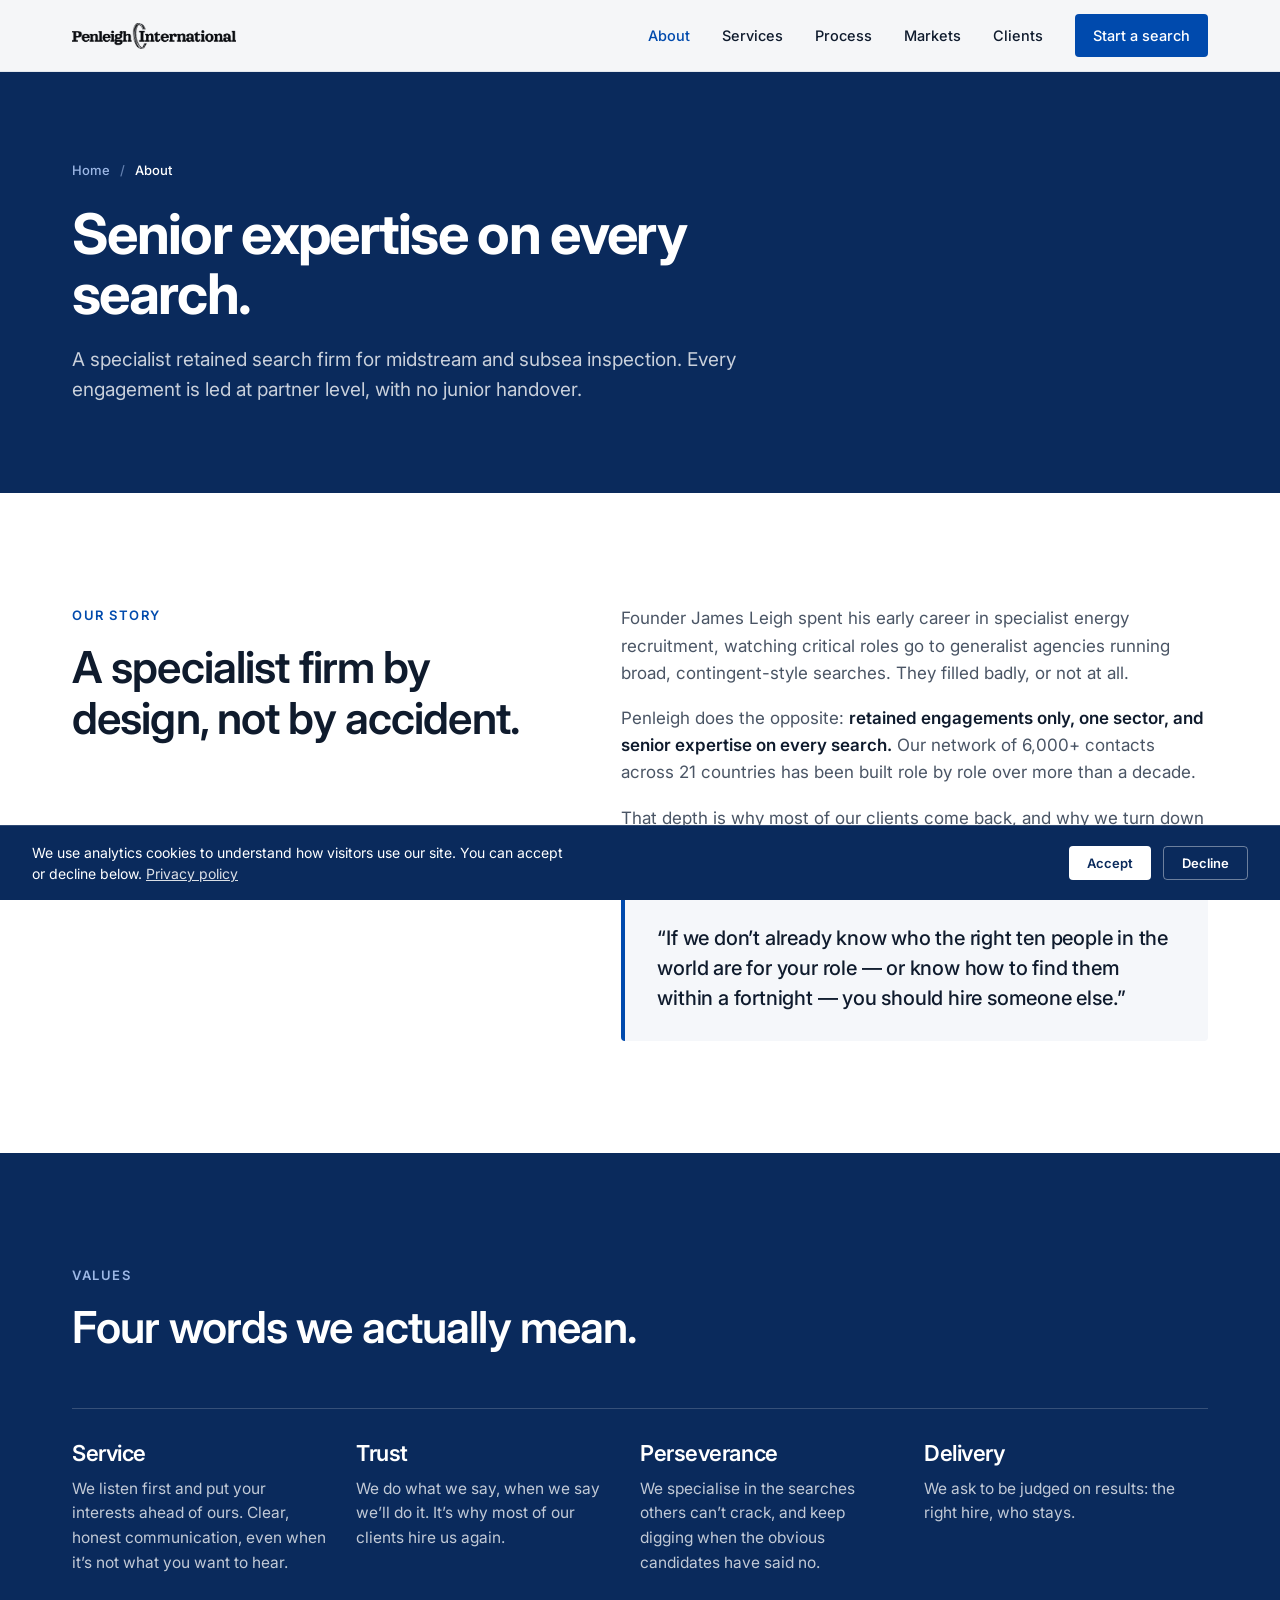
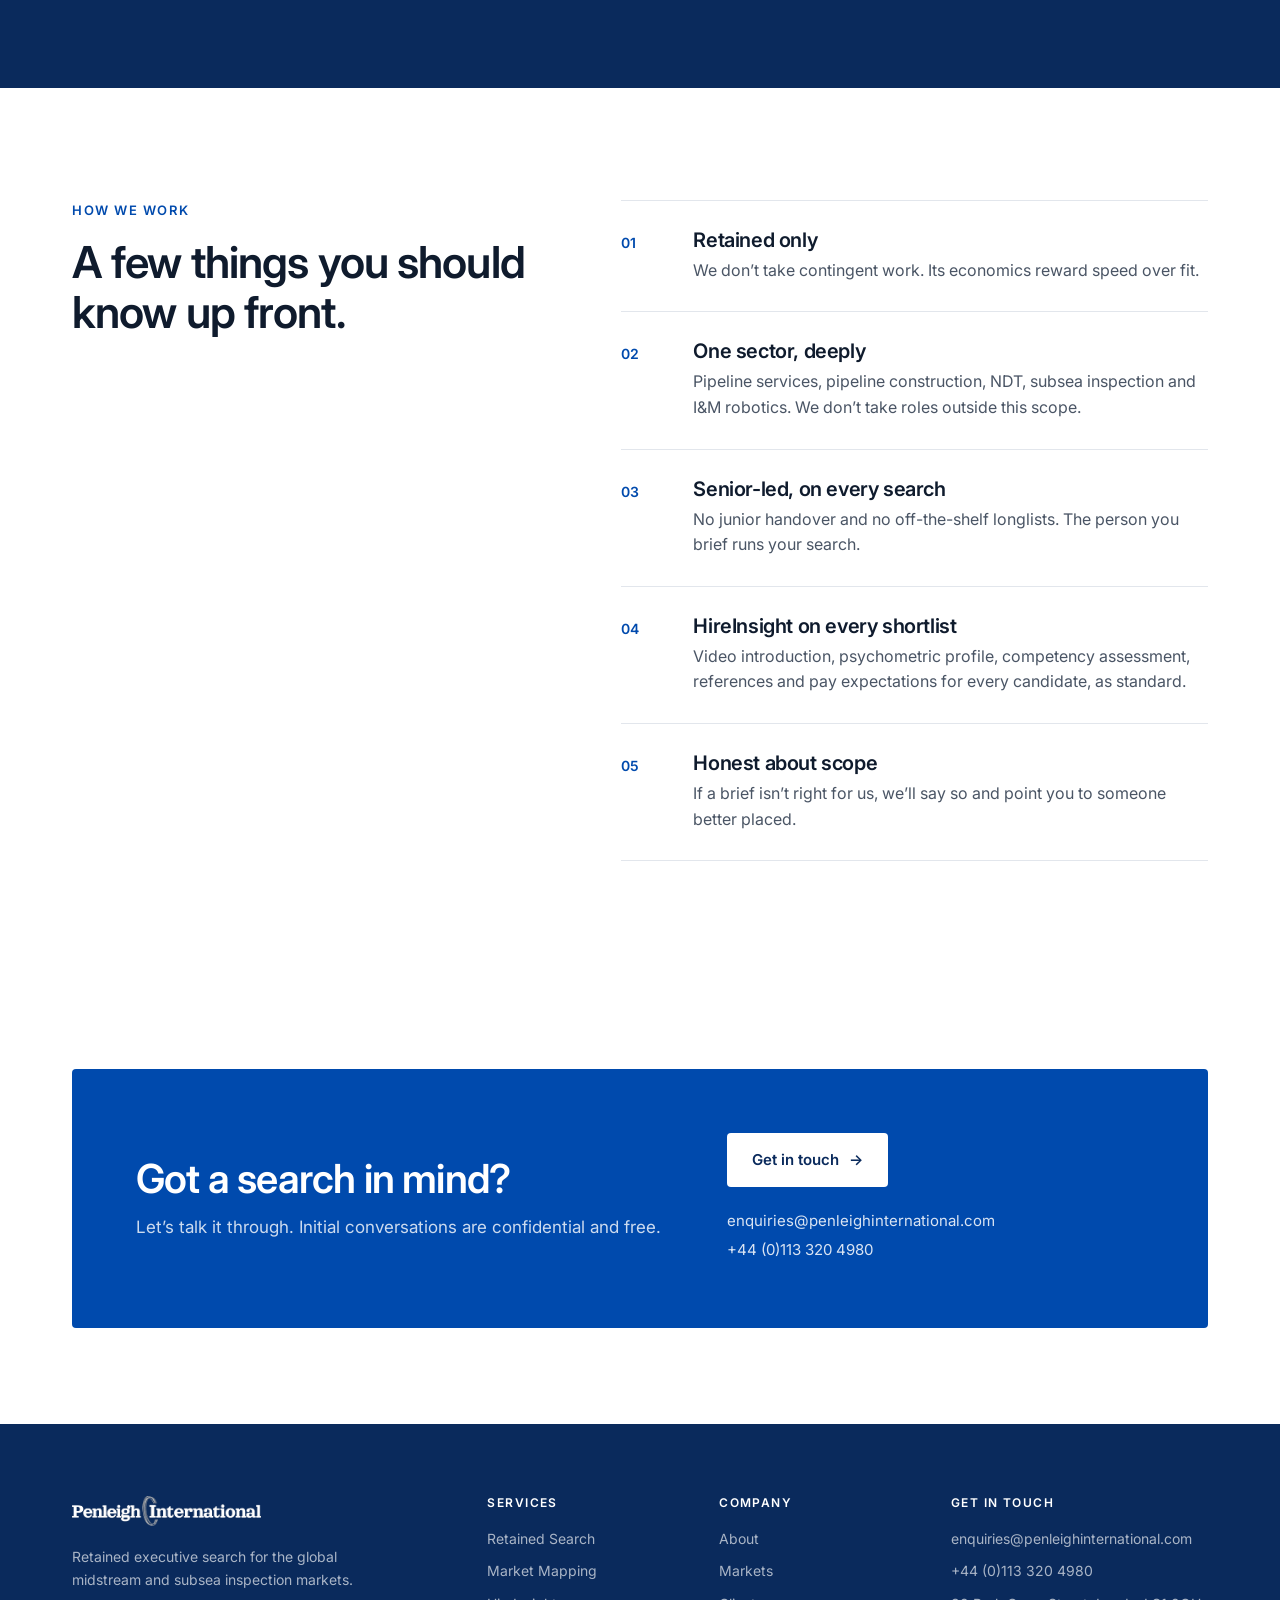
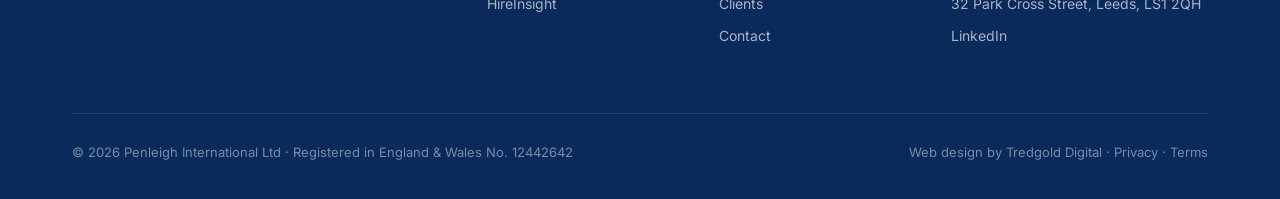
==== about.html @ c20ebf38 "Restyle all pages to the new design system - Shared assets/site.css and assets/site.js: brand tokens" ====
<!DOCTYPE html>
<html lang="en">
<head>
<meta charset="UTF-8" />
<meta name="viewport" content="width=device-width, initial-scale=1.0" />
<title>About · Penleigh International</title>
<meta name="description" content="Penleigh International is a specialist retained executive search firm for the midstream and subsea inspection markets — founded by James Leigh, with over a decade of experience in the sector." />

<!-- Favicon -->
<link rel="icon" type="image/svg+xml" href="/assets/favicon.svg">
<link rel="icon" type="image/png" sizes="32x32" href="/assets/favicon-32.png">
<link rel="icon" href="/assets/favicon.ico">
<link rel="apple-touch-icon" sizes="180x180" href="/assets/apple-touch-icon.png">
<link rel="manifest" href="/site.webmanifest">
<meta name="theme-color" content="#0a2a5c">

<!-- Open Graph -->
<meta property="og:type" content="website">
<meta property="og:url" content="https://www.penleighinternational.com/about">
<meta property="og:title" content="About Penleigh International">
<meta property="og:description" content="Senior expertise on every search. Penleigh International is a specialist retained search firm — no junior handover, no rotating account manager. Just deep expertise in one sector.">
<meta property="og:image" content="https://www.penleighinternational.com/assets/og-image.png">
<meta property="og:image:width" content="1200">
<meta property="og:image:height" content="630">
<meta property="og:site_name" content="Penleigh International">

<!-- Twitter / X -->
<meta name="twitter:card" content="summary_large_image">
<meta name="twitter:title" content="About Penleigh International">
<meta name="twitter:description" content="Senior expertise on every search. Penleigh International is a specialist retained search firm — no junior handover, no rotating account manager. Just deep expertise in one sector.">
<meta name="twitter:image" content="https://www.penleighinternational.com/assets/og-image.png">

<link rel="preconnect" href="https://fonts.googleapis.com">
<link rel="preconnect" href="https://fonts.gstatic.com" crossorigin>
<link href="https://fonts.googleapis.com/css2?family=Inter:wght@400;500;600;700&display=swap" rel="stylesheet">
<link rel="stylesheet" href="/assets/site.css">
<script src="/assets/site.js" defer></script>
<style>
.split { display: grid; grid-template-columns: 1fr 1.25fr; gap: 80px; align-items: start; }
@media (max-width: 960px) { .split { grid-template-columns: 1fr; gap: 32px; } }
.numbered { list-style: none; border-top: 1px solid var(--line); counter-reset: n; }
.numbered li { display: grid; grid-template-columns: 64px 1fr; gap: 8px; padding: 28px 0; border-bottom: 1px solid var(--line); counter-increment: n; }
.numbered li::before { content: counter(n, decimal-leading-zero); font-size: 14px; font-weight: 600; color: var(--brand); padding-top: 3px; }
.numbered h3 { font-size: 20px; margin-bottom: 6px; }
.numbered p { font-size: 16px; max-width: 60ch; }
.numbered .meta { margin-top: 10px; font-size: 13px; font-weight: 600; letter-spacing: 0.06em; text-transform: uppercase; color: var(--muted); }
@media (max-width: 600px) { .numbered li { grid-template-columns: 44px 1fr; } }
.cards { display: grid; grid-template-columns: repeat(2, 1fr); gap: 24px; }
@media (max-width: 760px) { .cards { grid-template-columns: 1fr; } }
.card { background: #fff; border: 1px solid var(--line); border-radius: var(--radius); padding: 36px; }
.card .tag { font-size: 12px; font-weight: 600; letter-spacing: 0.1em; text-transform: uppercase; color: var(--muted); margin-bottom: 12px; }
.card h3 { font-size: 22px; margin-bottom: 10px; }
.card p { font-size: 16px; }
@media (max-width: 600px) { .card { padding: 28px 24px; } }

.pullquote { margin-top: 36px; padding: 28px 32px; background: var(--bg-alt); border-left: 4px solid var(--brand); border-radius: var(--radius); }
.pullquote p { font-size: 20px; line-height: 1.5; color: var(--text); font-weight: 500; letter-spacing: -0.01em; }
.values-grid { display: grid; grid-template-columns: repeat(4, 1fr); border-top: 1px solid rgba(255,255,255,0.18); }
.value { padding: 32px 28px 0 0; }
.value h3 { font-size: 22px; margin-bottom: 10px; }
.value p { font-size: 15.5px; }
@media (max-width: 960px) { .values-grid { grid-template-columns: 1fr 1fr; gap: 0 32px; } .value { padding: 28px 0; border-bottom: 1px solid rgba(255,255,255,0.12); } }
@media (max-width: 600px) { .values-grid { grid-template-columns: 1fr; } }
</style>
</head>
<body>

<nav class="top">
  <div class="container row">
    <a href="index.html" class="nav-logo">
      <img src="/assets/logo-long-dark.webp" alt="Penleigh International" />
    </a>
    <div class="nav-links">
      <a href="about.html" class="active">About</a>
      <a href="index.html#services">Services</a>
      <a href="index.html#process">Process</a>
      <a href="index.html#markets">Markets</a>
      <a href="index.html#clients">Clients</a>
      <a href="contact.html" class="nav-cta">Start a search</a>
    </div>
    <button class="nav-hamburger" aria-label="Open menu" aria-expanded="false">
      <span></span><span></span><span></span>
    </button>
  </div>
</nav>
<div class="nav-mobile-menu" aria-hidden="true">
  <a href="about.html" class="active">About</a>
  <a href="index.html#services">Services</a>
  <a href="index.html#process">Process</a>
  <a href="index.html#markets">Markets</a>
  <a href="index.html#clients">Clients</a>
  <a href="contact.html" class="nav-cta">Start a search</a>
</div>

<section class="page-hero">
  <div class="container">
    <div class="breadcrumb">
      <a href="index.html">Home</a>
      <span class="sep">/</span>
      <span class="current">About</span>
    </div>
    <h1>Senior expertise on every search.</h1>
    <p class="lede">A specialist retained search firm for midstream and subsea inspection. Every engagement is led at partner level, with no junior handover.</p>
  </div>
</section>

<section>
  <div class="container">
    <div class="split">
      <div data-reveal>
        <div class="kicker">Our story</div>
        <h2 class="section-title">A specialist firm by design, not by accident.</h2>
      </div>
      <div class="prose" data-reveal>
        <p>Founder James Leigh spent his early career in specialist energy recruitment, watching critical roles go to generalist agencies running broad, contingent-style searches. They filled badly, or not at all.</p>
        <p>Penleigh does the opposite: <strong>retained engagements only, one sector, and senior expertise on every search.</strong> Our network of 6,000+ contacts across 21 countries has been built role by role over more than a decade.</p>
        <p>That depth is why most of our clients come back, and why we turn down roles outside our scope.</p>
        <div class="pullquote">
          <p>&ldquo;If we don&rsquo;t already know who the right ten people in the world are for your role &mdash; or know how to find them within a fortnight &mdash; you should hire someone else.&rdquo;</p>
        </div>
      </div>
    </div>
  </div>
</section>

<section class="section-dark">
  <div class="container">
    <div class="section-head" data-reveal>
      <div class="kicker">Values</div>
      <h2 class="section-title">Four words we actually mean.</h2>
    </div>
    <div class="values-grid">
      <div class="value" data-reveal>
        <h3>Service</h3>
        <p>We listen first and put your interests ahead of ours. Clear, honest communication, even when it&rsquo;s not what you want to hear.</p>
      </div>
      <div class="value" data-reveal>
        <h3>Trust</h3>
        <p>We do what we say, when we say we&rsquo;ll do it. It&rsquo;s why most of our clients hire us again.</p>
      </div>
      <div class="value" data-reveal>
        <h3>Perseverance</h3>
        <p>We specialise in the searches others can&rsquo;t crack, and keep digging when the obvious candidates have said no.</p>
      </div>
      <div class="value" data-reveal>
        <h3>Delivery</h3>
        <p>We ask to be judged on results: the right hire, who stays.</p>
      </div>
    </div>
  </div>
</section>

<section>
  <div class="container">
    <div class="split">
      <div data-reveal>
        <div class="kicker">How we work</div>
        <h2 class="section-title">A few things you should know up front.</h2>
      </div>
      <ol class="numbered" data-reveal>
        <li><div><h3>Retained only</h3><p>We don&rsquo;t take contingent work. Its economics reward speed over fit.</p></div></li>
        <li><div><h3>One sector, deeply</h3><p>Pipeline services, pipeline construction, NDT, subsea inspection and I&amp;M robotics. We don&rsquo;t take roles outside this scope.</p></div></li>
        <li><div><h3>Senior-led, on every search</h3><p>No junior handover and no off-the-shelf longlists. The person you brief runs your search.</p></div></li>
        <li><div><h3>HireInsight on every shortlist</h3><p>Video introduction, psychometric profile, competency assessment, references and pay expectations for every candidate, as standard.</p></div></li>
        <li><div><h3>Honest about scope</h3><p>If a brief isn&rsquo;t right for us, we&rsquo;ll say so and point you to someone better placed.</p></div></li>
      </ol>
    </div>
  </div>
</section>

<section class="cta">
  <div class="container">
    <div class="cta-card" data-reveal>
      <div>
        <h2>Got a search in mind?</h2>
        <p>Let&rsquo;s talk it through. Initial conversations are confidential and free.</p>
      </div>
      <div class="cta-side">
        <a href="contact.html" class="btn btn-white">Get in touch <span class="arrow">→</span></a>
        <div class="cta-meta">
          <a href="mailto:enquiries@penleighinternational.com">enquiries@penleighinternational.com</a><br/>
          <a href="tel:+441133204980">+44 (0)113 320 4980</a>
        </div>
      </div>
    </div>
  </div>
</section>

<footer>
  <div class="container">
    <div class="footer-grid">
      <div class="footer-brand">
        <img src="/assets/logo-long-light.webp" alt="Penleigh International" />
        <p>Retained executive search for the global midstream and subsea inspection markets.</p>
      </div>
      <div class="footer-col">
        <h6>Services</h6>
        <ul>
          <li><a href="retained-search.html">Retained Search</a></li>
          <li><a href="market-mapping.html">Market Mapping</a></li>
          <li><a href="https://penleigh.hireinsight.io/" target="_blank" rel="noopener">HireInsight</a></li>
        </ul>
      </div>
      <div class="footer-col">
        <h6>Company</h6>
        <ul>
          <li><a href="about.html">About</a></li>
          <li><a href="index.html#markets">Markets</a></li>
          <li><a href="index.html#clients">Clients</a></li>
          <li><a href="contact.html">Contact</a></li>
        </ul>
      </div>
      <div class="footer-col">
        <h6>Get in touch</h6>
        <ul>
          <li><a href="mailto:enquiries@penleighinternational.com">enquiries@penleighinternational.com</a></li>
          <li><a href="tel:+441133204980">+44 (0)113 320 4980</a></li>
          <li>32 Park Cross Street, Leeds, LS1 2QH</li>
          <li><a href="https://uk.linkedin.com/company/penleighinternational" target="_blank" rel="noopener">LinkedIn</a></li>
        </ul>
      </div>
    </div>
    <div class="footer-bottom">
      <span>© 2026 Penleigh International Ltd · Registered in England &amp; Wales No. 12442642</span>
      <span>Web design by <a href="https://tredgolddigital.com/">Tredgold Digital</a> · <a href="/privacy.html">Privacy</a> · <a href="/terms.html">Terms</a></span>
    </div>
  </div>
</footer>

<div id="cookie-banner" class="cookie-banner" role="alertdialog" aria-label="Cookie consent">
  <p>We use analytics cookies to understand how visitors use our site. You can accept or decline below. <a href="/privacy.html">Privacy policy</a></p>
  <div class="cookie-actions">
    <button id="cookie-accept" class="cookie-btn cookie-btn-accept">Accept</button>
    <button id="cookie-decline" class="cookie-btn cookie-btn-decline">Decline</button>
  </div>
</div>
</body>
</html>
---- assets/site.css ----
/* Penleigh International — shared styles for every page.
   Page-specific styles live in a <style> block on each page. */

:root {
  /* Brand — swap --brand here if the brand guidelines confirm a different blue */
  --brand: #004aad;          /* Penleigh royal blue (2026 brochure) */
  --brand-hover: #003a8a;
  --brand-deep: #0a2a5c;     /* dark sections */
  --brand-tint: #e8eef8;     /* pale blue fills */
  --brand-light: #9db8e6;    /* kickers on dark backgrounds */
  --text: #0f1b2d;           /* headings */
  --body: #4a5565;           /* body copy */
  --muted: #6b7686;
  --line: #e2e6ec;
  --bg: #ffffff;
  --bg-alt: #f5f7fa;
  --font: 'Inter', system-ui, -apple-system, 'Segoe UI', sans-serif;
  --radius: 4px;
  --nav-h: 72px;
}

* { box-sizing: border-box; margin: 0; padding: 0; }
html { scroll-behavior: smooth; scroll-padding-top: calc(var(--nav-h) + 16px); }
body {
  font-family: var(--font);
  color: var(--body);
  background: var(--bg);
  font-size: 16px;
  line-height: 1.6;
  -webkit-font-smoothing: antialiased;
  overflow-x: hidden;
}
a { color: inherit; text-decoration: none; }
img { max-width: 100%; display: block; }
h1, h2, h3, h4, h5, h6 { color: var(--text); font-weight: 600; letter-spacing: -0.02em; line-height: 1.15; }
.container { width: 100%; max-width: 1200px; margin: 0 auto; padding: 0 32px; }
.container--narrow { max-width: 880px; }
@media (max-width: 720px) { .container { padding: 0 20px; } }
.nw { white-space: nowrap; }

/* ---------- NAV ---------- */
nav.top {
  position: fixed; top: 0; left: 0; right: 0; z-index: 100;
  height: var(--nav-h); display: flex; align-items: center;
  background: rgba(255,255,255,0.96);
  backdrop-filter: blur(10px); -webkit-backdrop-filter: blur(10px);
  border-bottom: 1px solid var(--line);
}
nav.top .row { display: flex; align-items: center; justify-content: space-between; }
.nav-logo img { height: 26px; width: auto; }
.nav-links { display: flex; gap: 32px; align-items: center; font-size: 14.5px; font-weight: 500; }
.nav-links a { color: var(--text); transition: color 0.2s; }
.nav-links a:hover, .nav-links a.active { color: var(--brand); }
.nav-links .nav-cta { background: var(--brand); color: #fff; padding: 10px 18px; border-radius: var(--radius); }
.nav-links .nav-cta:hover, .nav-links .nav-cta.active { background: var(--brand-hover); color: #fff; }
.nav-hamburger, .nav-mobile-menu { display: none; }
@media (max-width: 860px) {
  .nav-links { display: none; }
  .nav-hamburger {
    display: flex; flex-direction: column; justify-content: center; gap: 5px;
    background: none; border: none; cursor: pointer; padding: 6px;
  }
  .nav-hamburger span {
    display: block; width: 22px; height: 2px; background: var(--text); border-radius: 2px;
    transition: transform 0.2s, opacity 0.2s;
  }
  .nav-hamburger.open span:nth-child(1) { transform: translateY(7px) rotate(45deg); }
  .nav-hamburger.open span:nth-child(2) { opacity: 0; }
  .nav-hamburger.open span:nth-child(3) { transform: translateY(-7px) rotate(-45deg); }
  .nav-mobile-menu {
    flex-direction: column; position: fixed; top: var(--nav-h); left: 0; right: 0; bottom: 0; z-index: 99;
    background: #fff; padding: 8px 20px 48px; overflow-y: auto;
  }
  .nav-mobile-menu.open { display: flex; }
  .nav-mobile-menu a { color: var(--text); padding: 16px 0; font-size: 16px; font-weight: 500; border-bottom: 1px solid var(--line); }
  .nav-mobile-menu a.active { color: var(--brand); }
  .nav-mobile-menu .nav-cta {
    margin-top: 20px; border: none; text-align: center; background: var(--brand); color: #fff;
    border-radius: var(--radius); padding: 14px 20px;
  }
}

/* ---------- BUTTONS & LINKS ---------- */
.btn {
  display: inline-flex; align-items: center; justify-content: center; gap: 10px;
  padding: 14px 24px; border-radius: var(--radius);
  font-family: var(--font); font-size: 15px; font-weight: 600;
  transition: background 0.2s, border-color 0.2s, color 0.2s;
  border: 1px solid transparent; cursor: pointer;
}
.btn-primary { background: var(--brand); color: #fff; }
.btn-primary:hover { background: var(--brand-hover); }
.btn-white { background: #fff; color: var(--brand-deep); }
.btn-white:hover { background: var(--brand-tint); }
.btn-outline-light { border-color: rgba(255,255,255,0.4); color: #fff; }
.btn-outline-light:hover { border-color: #fff; }
.btn .arrow, .text-link .arrow { transition: transform 0.2s; }
.btn:hover .arrow, .text-link:hover .arrow { transform: translateX(3px); }
.text-link { display: inline-flex; align-items: center; gap: 8px; color: var(--brand); font-weight: 600; font-size: 15px; }

/* ---------- SECTIONS ---------- */
section { padding: 112px 0; }
@media (max-width: 720px) { section { padding: 72px 0; } }
.section-alt { background: var(--bg-alt); }
.section-dark { background: var(--brand-deep); color: rgba(255,255,255,0.75); }
.section-dark h2, .section-dark h3, .section-dark h4 { color: #fff; }
.section-dark .kicker { color: var(--brand-light); }
.kicker {
  font-size: 13px; font-weight: 600; letter-spacing: 0.12em; text-transform: uppercase;
  color: var(--brand); margin-bottom: 16px;
}
.section-title { font-size: clamp(30px, 3.6vw, 44px); margin-bottom: 20px; max-width: 24ch; }
.section-intro { font-size: 18px; max-width: 58ch; }
.section-head { margin-bottom: 56px; }
.prose p { font-size: 17px; margin-bottom: 18px; max-width: 62ch; }
.prose p:last-child { margin-bottom: 0; }
.prose strong { color: var(--text); font-weight: 600; }

/* ---------- INNER PAGE HERO ---------- */
.page-hero {
  background: var(--brand-deep); color: rgba(255,255,255,0.78);
  padding: calc(var(--nav-h) + 88px) 0 88px;
}
@media (max-width: 720px) { .page-hero { padding: calc(var(--nav-h) + 56px) 0 56px; } }
.breadcrumb {
  display: flex; gap: 10px; align-items: center; flex-wrap: wrap;
  font-size: 13px; font-weight: 500; color: var(--brand-light); margin-bottom: 24px;
}
.breadcrumb a:hover { color: #fff; }
.breadcrumb .sep { opacity: 0.6; }
.breadcrumb .current { color: #fff; }
.page-hero h1 { color: #fff; font-size: clamp(36px, 4.6vw, 56px); font-weight: 700; letter-spacing: -0.03em; line-height: 1.07; max-width: 18ch; margin-bottom: 20px; }
.page-hero .lede { font-size: 19px; line-height: 1.6; max-width: 58ch; }

/* ---------- CTA ---------- */
.cta { padding: 96px 0; }
.cta-card {
  background: var(--brand); color: #fff; border-radius: var(--radius);
  padding: 64px; display: grid; grid-template-columns: 1.3fr 1fr; gap: 48px; align-items: center;
}
.cta-card h2 { color: #fff; font-size: clamp(28px, 3.2vw, 40px); }
.cta-card p { color: rgba(255,255,255,0.8); margin-top: 12px; font-size: 17px; }
.cta-side { display: flex; flex-direction: column; gap: 20px; }
.cta-side .btn { align-self: flex-start; }
.cta-meta { font-size: 15px; line-height: 1.9; color: rgba(255,255,255,0.85); word-break: break-word; }
.cta-meta a:hover { color: #fff; text-decoration: underline; }
@media (max-width: 860px) { .cta-card { grid-template-columns: 1fr; padding: 40px 28px; gap: 28px; } .cta-side .btn { align-self: stretch; } }

/* ---------- FOOTER ---------- */
footer { background: var(--brand-deep); color: rgba(255,255,255,0.65); padding: 72px 0 36px; }
.footer-grid { display: grid; grid-template-columns: 2fr 1fr 1fr 1.4fr; gap: 48px; margin-bottom: 56px; }
@media (max-width: 960px) { .footer-grid { grid-template-columns: 1fr 1fr; gap: 36px; } }
@media (max-width: 540px) { .footer-grid { grid-template-columns: 1fr; gap: 28px; } }
.footer-brand img { height: 30px; width: auto; margin-bottom: 20px; }
.footer-brand p { font-size: 14px; max-width: 36ch; }
.footer-col h6 { font-size: 12px; letter-spacing: 0.12em; text-transform: uppercase; color: #fff; margin-bottom: 18px; font-weight: 600; }
.footer-col ul { list-style: none; }
.footer-col li { margin-bottom: 10px; font-size: 14px; word-break: break-word; }
.footer-col a:hover { color: #fff; }
.footer-bottom {
  border-top: 1px solid rgba(255,255,255,0.12); padding-top: 28px;
  display: flex; justify-content: space-between; flex-wrap: wrap; gap: 12px; font-size: 13px; color: rgba(255,255,255,0.45);
}
.footer-bottom a:hover { color: #fff; }

/* ---------- REVEAL ---------- */
.reveal { opacity: 0; transform: translateY(16px); transition: opacity 0.7s ease, transform 0.7s ease; }
.reveal.in { opacity: 1; transform: none; }
@media (prefers-reduced-motion: reduce) { .reveal { opacity: 1; transform: none; transition: none; } }

/* ---------- COOKIE BANNER ---------- */
.cookie-banner {
  position: fixed; bottom: 0; left: 0; right: 0; z-index: 1000;
  background: var(--brand-deep); color: #fff;
  padding: 16px 32px; display: flex; align-items: center; justify-content: space-between; gap: 24px;
  border-top: 1px solid rgba(255,255,255,0.15); font-size: 14px; line-height: 1.5;
}
.cookie-banner.hidden { display: none; }
.cookie-banner p { max-width: 60ch; }
.cookie-banner a { text-decoration: underline; opacity: 0.85; }
.cookie-actions { display: flex; gap: 12px; flex-shrink: 0; }
.cookie-btn { padding: 8px 18px; border-radius: var(--radius); font-size: 13px; font-weight: 600; cursor: pointer; font-family: var(--font); }
.cookie-btn-accept { background: #fff; color: var(--brand-deep); border: none; }
.cookie-btn-decline { background: transparent; color: #fff; border: 1px solid rgba(255,255,255,0.4); }
@media (max-width: 720px) { .cookie-banner { flex-direction: column; align-items: flex-start; padding: 20px; gap: 16px; } }
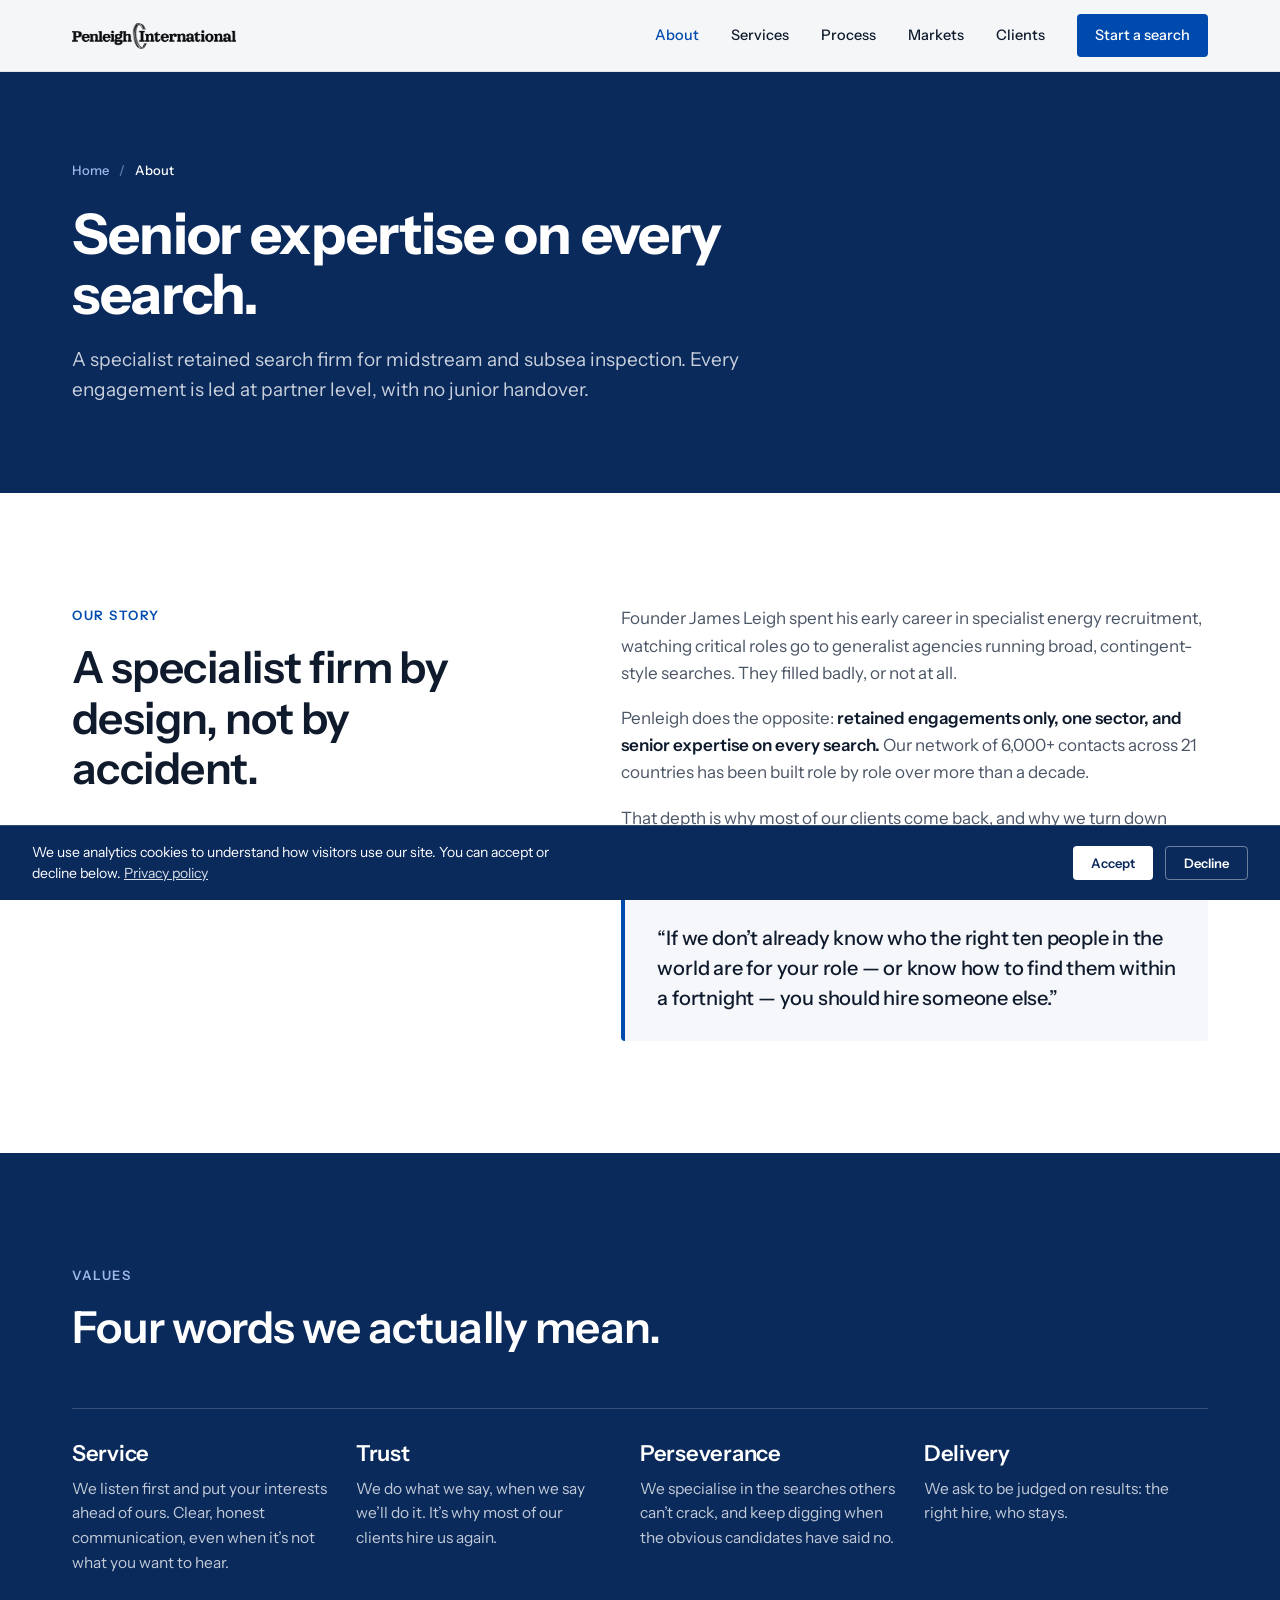
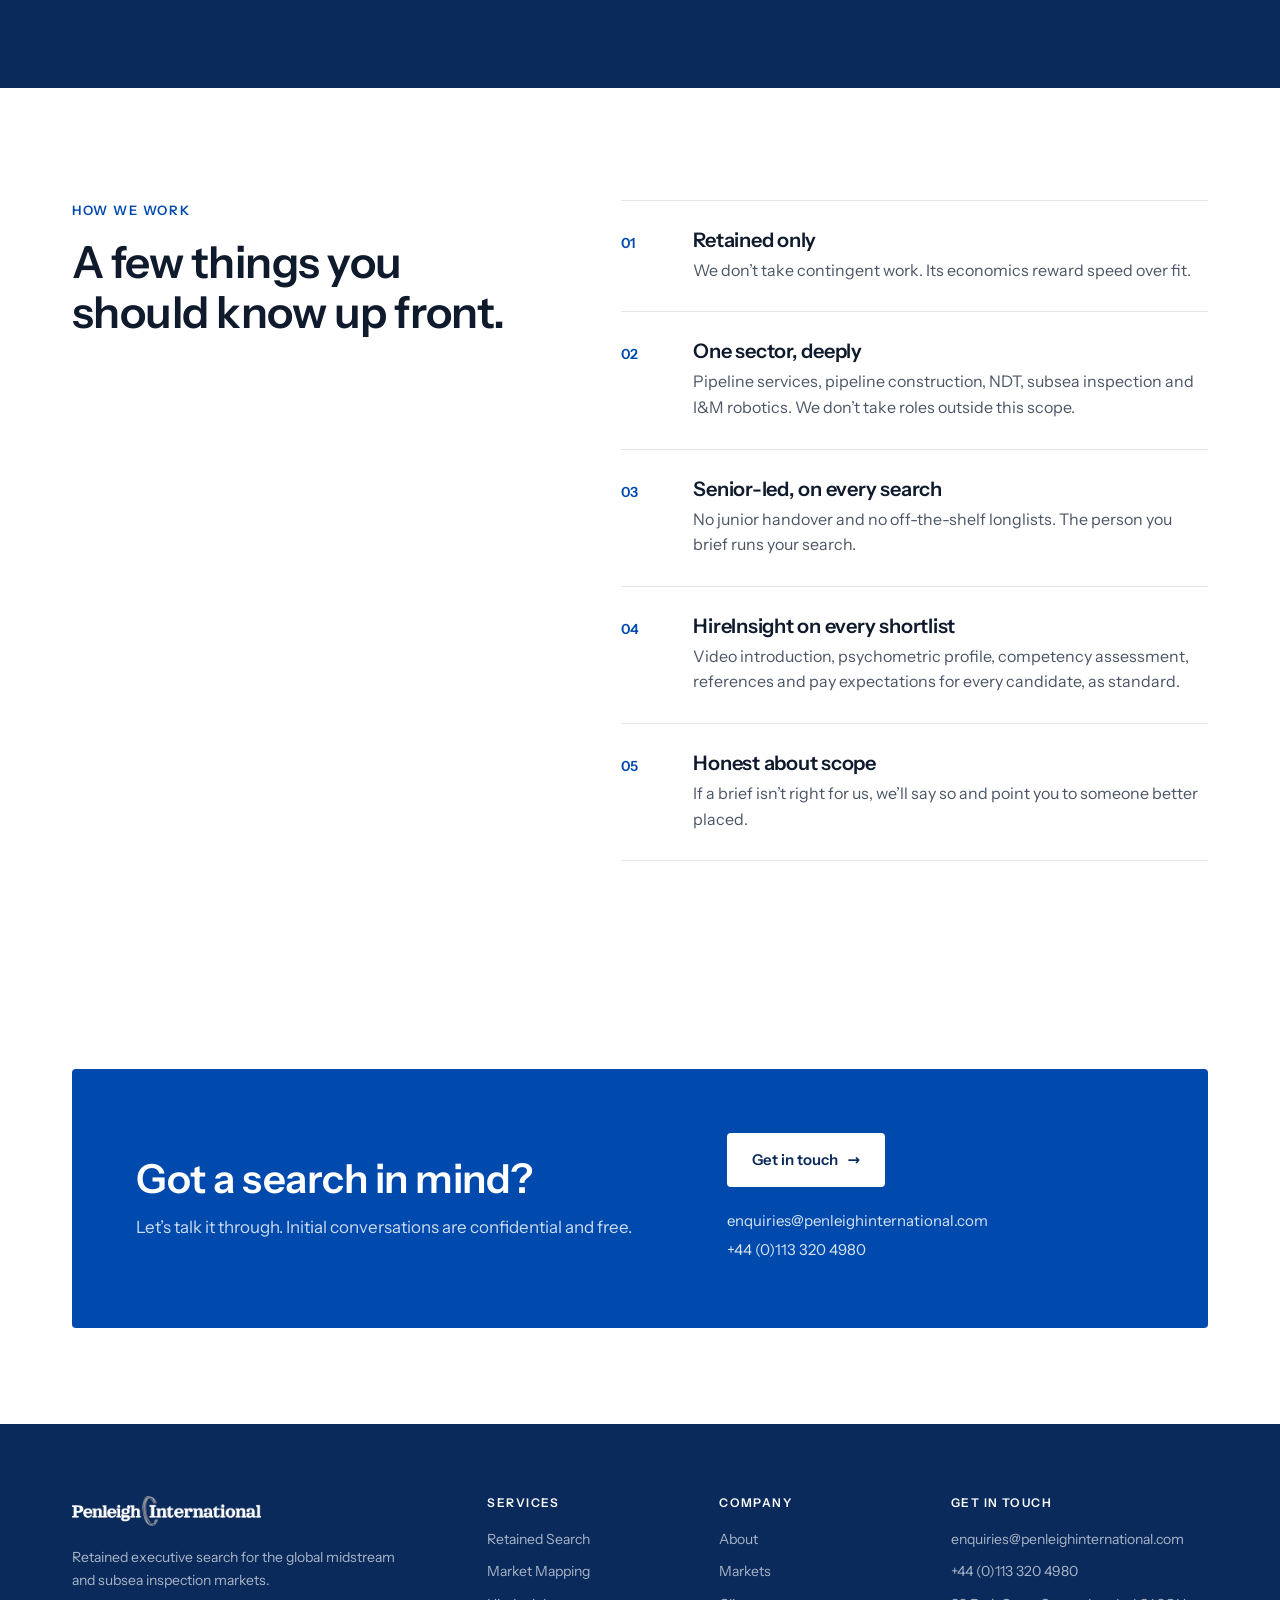
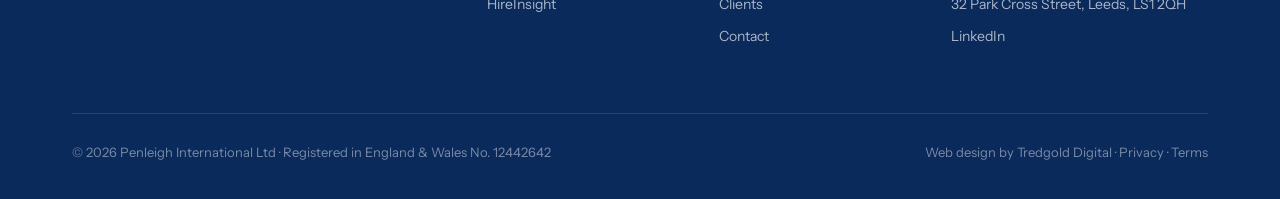
==== commit 363fe152: "Switch to self-hosted Instrument Sans - Instrument Sans variable (OFL) served from /assets/fonts, pr" ====
--- a/about.html
+++ b/about.html
@@ -30,9 +30,7 @@
 <meta name="twitter:description" content="Senior expertise on every search. Penleigh International is a specialist retained search firm — no junior handover, no rotating account manager. Just deep expertise in one sector.">
 <meta name="twitter:image" content="https://www.penleighinternational.com/assets/og-image.png">
 
-<link rel="preconnect" href="https://fonts.googleapis.com">
-<link rel="preconnect" href="https://fonts.gstatic.com" crossorigin>
-<link href="https://fonts.googleapis.com/css2?family=Inter:wght@400;500;600;700&display=swap" rel="stylesheet">
+<link rel="preload" href="/assets/fonts/instrument-sans-latin-wght.woff2" as="font" type="font/woff2" crossorigin>
 <link rel="stylesheet" href="/assets/site.css">
 <script src="/assets/site.js" defer></script>
 <style>
--- a/assets/site.css
+++ b/assets/site.css
@@ -1,5 +1,14 @@
 /* Penleigh International — shared styles for every page.
    Page-specific styles live in a <style> block on each page. */
+
+@font-face {
+  font-family: 'Instrument Sans';
+  font-style: normal;
+  font-display: swap;
+  font-weight: 400 700;
+  src: url('/assets/fonts/instrument-sans-latin-wght.woff2') format('woff2-variations'),
+       url('/assets/fonts/instrument-sans-latin-wght.woff2') format('woff2');
+}
 
 :root {
   /* Brand — swap --brand here if the brand guidelines confirm a different blue */
@@ -14,7 +23,7 @@
   --line: #e2e6ec;
   --bg: #ffffff;
   --bg-alt: #f5f7fa;
-  --font: 'Inter', system-ui, -apple-system, 'Segoe UI', sans-serif;
+  --font: 'Instrument Sans', system-ui, -apple-system, 'Segoe UI', sans-serif;
   --radius: 4px;
   --nav-h: 72px;
 }
@@ -32,7 +41,7 @@
 }
 a { color: inherit; text-decoration: none; }
 img { max-width: 100%; display: block; }
-h1, h2, h3, h4, h5, h6 { color: var(--text); font-weight: 600; letter-spacing: -0.02em; line-height: 1.15; }
+h1, h2, h3, h4, h5, h6 { color: var(--text); font-weight: 600; letter-spacing: -0.012em; line-height: 1.15; }
 .container { width: 100%; max-width: 1200px; margin: 0 auto; padding: 0 32px; }
 .container--narrow { max-width: 880px; }
 @media (max-width: 720px) { .container { padding: 0 20px; } }
@@ -129,7 +138,7 @@
 .breadcrumb a:hover { color: #fff; }
 .breadcrumb .sep { opacity: 0.6; }
 .breadcrumb .current { color: #fff; }
-.page-hero h1 { color: #fff; font-size: clamp(36px, 4.6vw, 56px); font-weight: 700; letter-spacing: -0.03em; line-height: 1.07; max-width: 18ch; margin-bottom: 20px; }
+.page-hero h1 { color: #fff; font-size: clamp(36px, 4.6vw, 56px); font-weight: 700; letter-spacing: -0.02em; line-height: 1.07; max-width: 18ch; margin-bottom: 20px; }
 .page-hero .lede { font-size: 19px; line-height: 1.6; max-width: 58ch; }
 
 /* ---------- CTA ---------- */
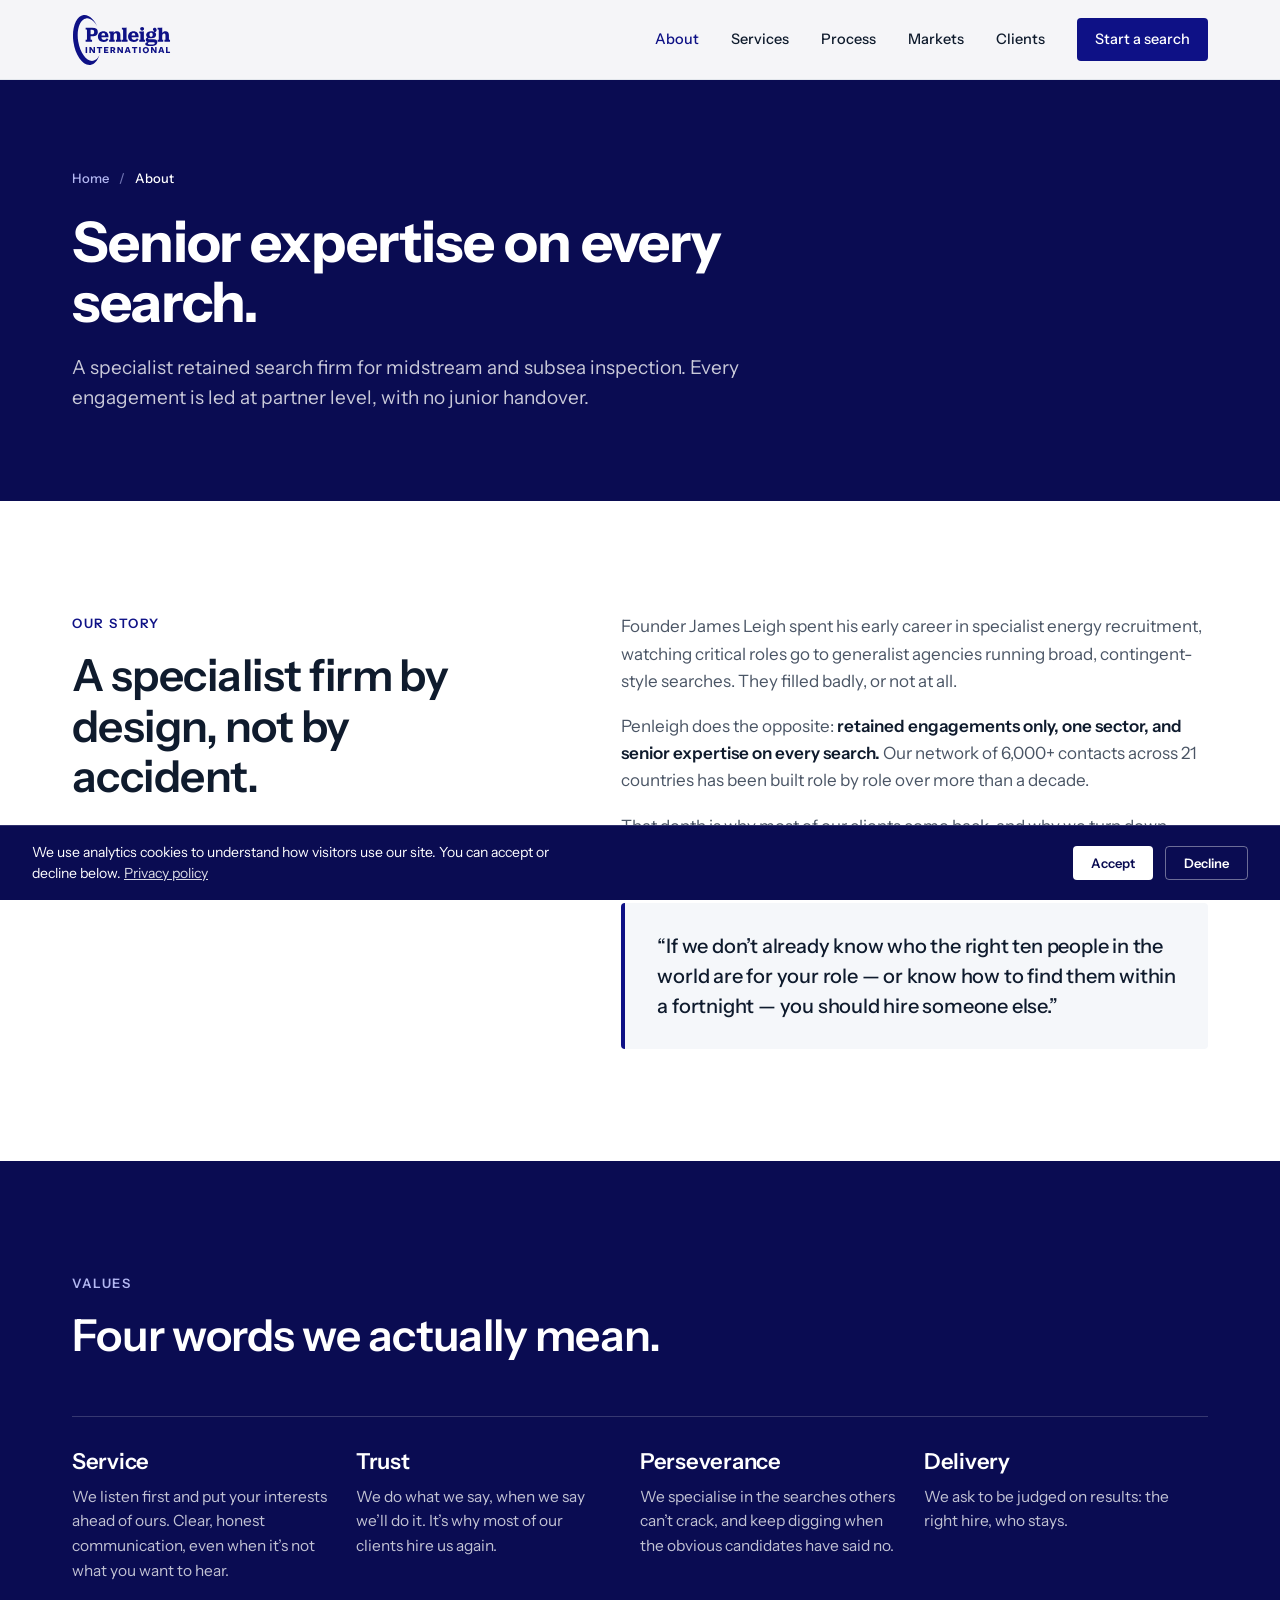
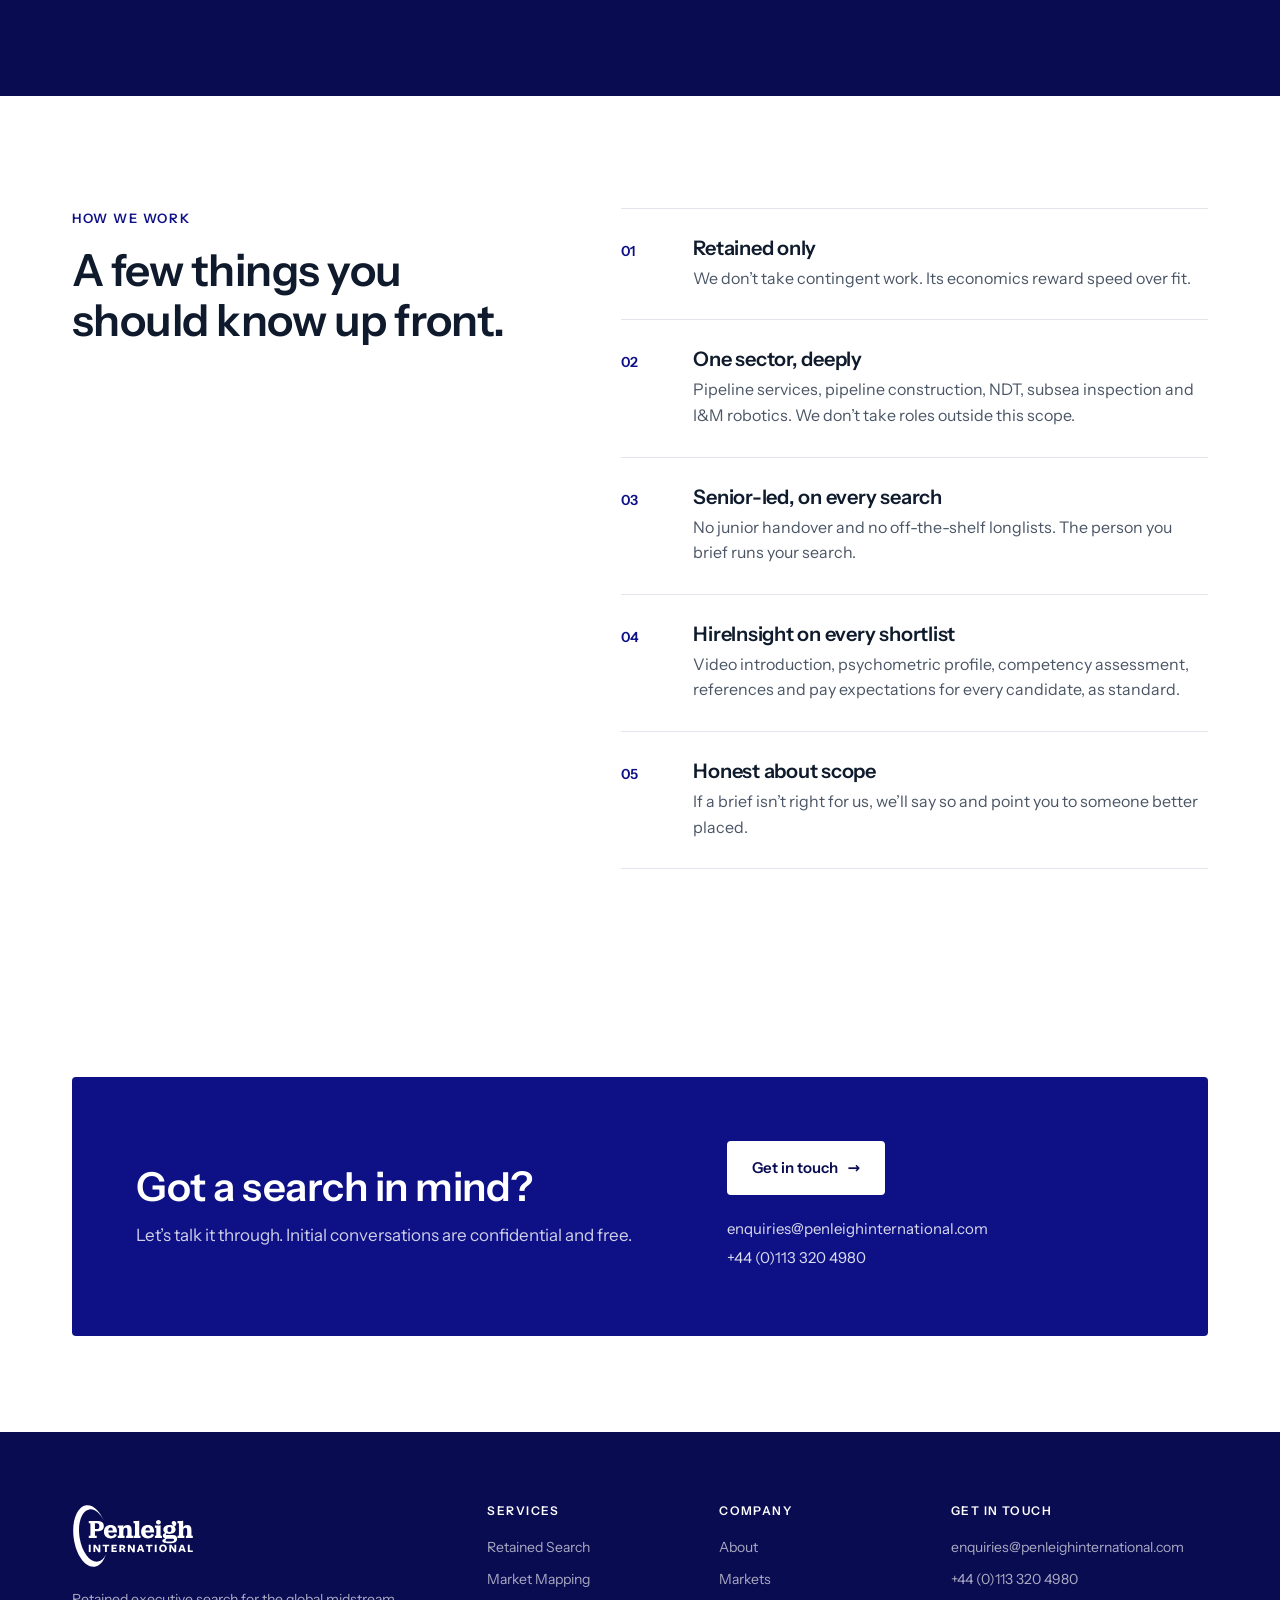
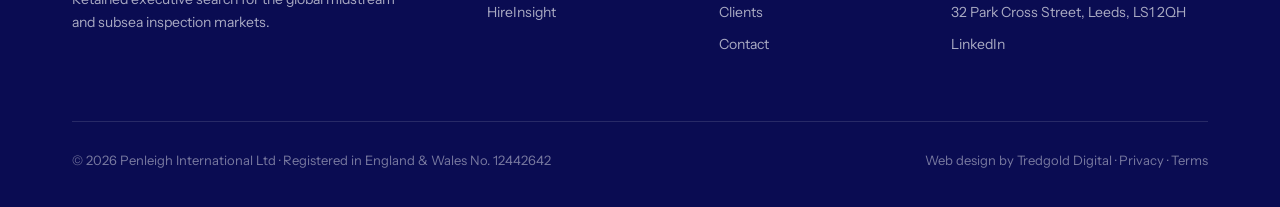
==== commit d2a53443: "Apply James's official logos and brand blue - New SVG logo set in assets/brand (primary, wide, stack" ====
--- a/about.html
+++ b/about.html
@@ -12,7 +12,7 @@
 <link rel="icon" href="/assets/favicon.ico">
 <link rel="apple-touch-icon" sizes="180x180" href="/assets/apple-touch-icon.png">
 <link rel="manifest" href="/site.webmanifest">
-<meta name="theme-color" content="#0a2a5c">
+<meta name="theme-color" content="#0a0c52">
 
 <!-- Open Graph -->
 <meta property="og:type" content="website">
@@ -66,7 +66,7 @@
 <nav class="top">
   <div class="container row">
     <a href="index.html" class="nav-logo">
-      <img src="/assets/logo-long-dark.webp" alt="Penleigh International" />
+      <img src="/assets/brand/penleigh-primary-blue.svg" alt="Penleigh International" />
     </a>
     <div class="nav-links">
       <a href="about.html" class="active">About</a>
@@ -188,7 +188,7 @@
   <div class="container">
     <div class="footer-grid">
       <div class="footer-brand">
-        <img src="/assets/logo-long-light.webp" alt="Penleigh International" />
+        <img src="/assets/brand/penleigh-primary-white.svg" alt="Penleigh International" />
         <p>Retained executive search for the global midstream and subsea inspection markets.</p>
       </div>
       <div class="footer-col">
--- a/assets/site.css
+++ b/assets/site.css
@@ -11,12 +11,12 @@
 }
 
 :root {
-  /* Brand — swap --brand here if the brand guidelines confirm a different blue */
-  --brand: #004aad;          /* Penleigh royal blue (2026 brochure) */
-  --brand-hover: #003a8a;
-  --brand-deep: #0a2a5c;     /* dark sections */
-  --brand-tint: #e8eef8;     /* pale blue fills */
-  --brand-light: #9db8e6;    /* kickers on dark backgrounds */
+  /* Brand */
+  --brand: #0e1186;          /* Penleigh blue — from the official 2026 logo files */
+  --brand-hover: #0a0c66;
+  --brand-deep: #0a0c52;     /* dark sections — deeper shade of the brand blue */
+  --brand-tint: #ebecf8;     /* pale blue fills */
+  --brand-light: #b3b8f2;    /* kickers on dark backgrounds */
   --text: #0f1b2d;           /* headings */
   --body: #4a5565;           /* body copy */
   --muted: #6b7686;
@@ -25,7 +25,7 @@
   --bg-alt: #f5f7fa;
   --font: 'Instrument Sans', system-ui, -apple-system, 'Segoe UI', sans-serif;
   --radius: 4px;
-  --nav-h: 72px;
+  --nav-h: 80px;
 }
 
 * { box-sizing: border-box; margin: 0; padding: 0; }
@@ -56,7 +56,8 @@
   border-bottom: 1px solid var(--line);
 }
 nav.top .row { display: flex; align-items: center; justify-content: space-between; }
-.nav-logo img { height: 26px; width: auto; }
+.nav-logo img { height: 52px; width: auto; }
+@media (max-width: 720px) { .nav-logo img { height: 44px; } }
 .nav-links { display: flex; gap: 32px; align-items: center; font-size: 14.5px; font-weight: 500; }
 .nav-links a { color: var(--text); transition: color 0.2s; }
 .nav-links a:hover, .nav-links a.active { color: var(--brand); }
@@ -160,7 +161,7 @@
 .footer-grid { display: grid; grid-template-columns: 2fr 1fr 1fr 1.4fr; gap: 48px; margin-bottom: 56px; }
 @media (max-width: 960px) { .footer-grid { grid-template-columns: 1fr 1fr; gap: 36px; } }
 @media (max-width: 540px) { .footer-grid { grid-template-columns: 1fr; gap: 28px; } }
-.footer-brand img { height: 30px; width: auto; margin-bottom: 20px; }
+.footer-brand img { height: 64px; width: auto; margin-bottom: 20px; }
 .footer-brand p { font-size: 14px; max-width: 36ch; }
 .footer-col h6 { font-size: 12px; letter-spacing: 0.12em; text-transform: uppercase; color: #fff; margin-bottom: 18px; font-weight: 600; }
 .footer-col ul { list-style: none; }
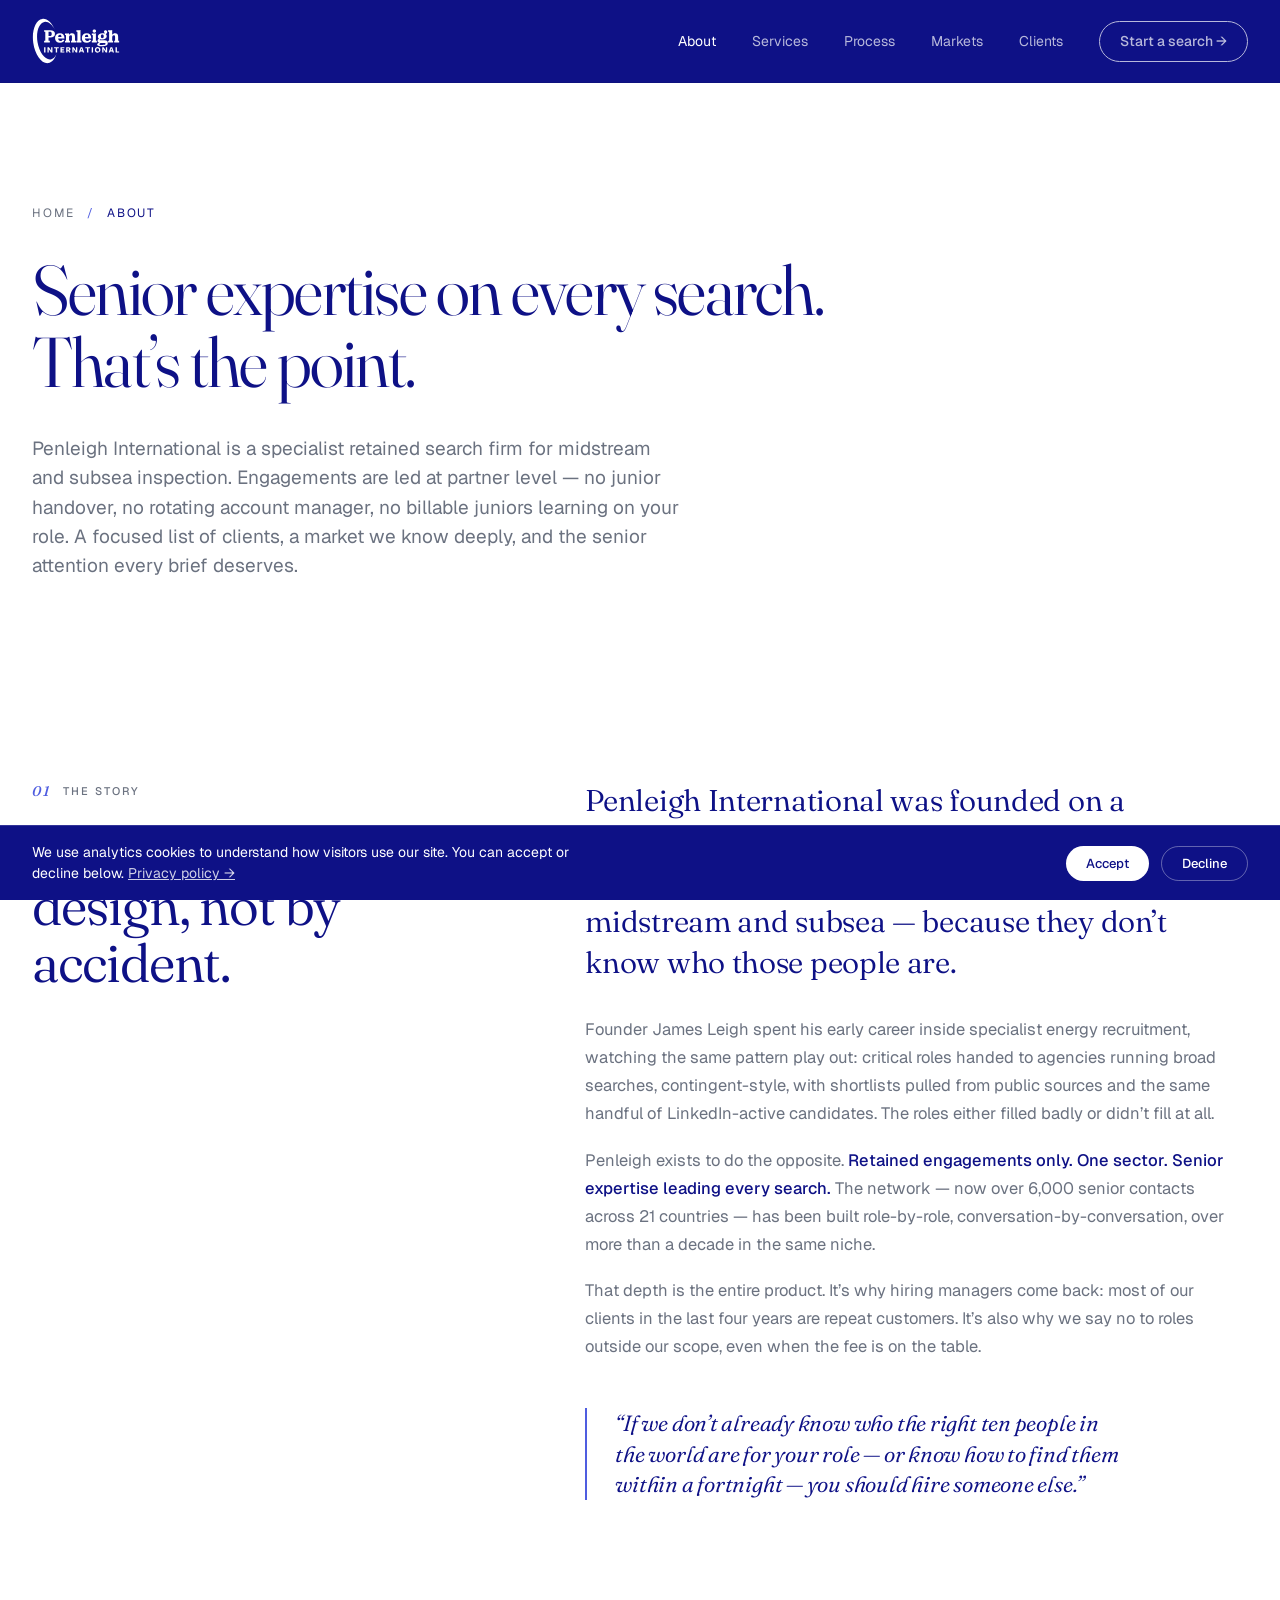
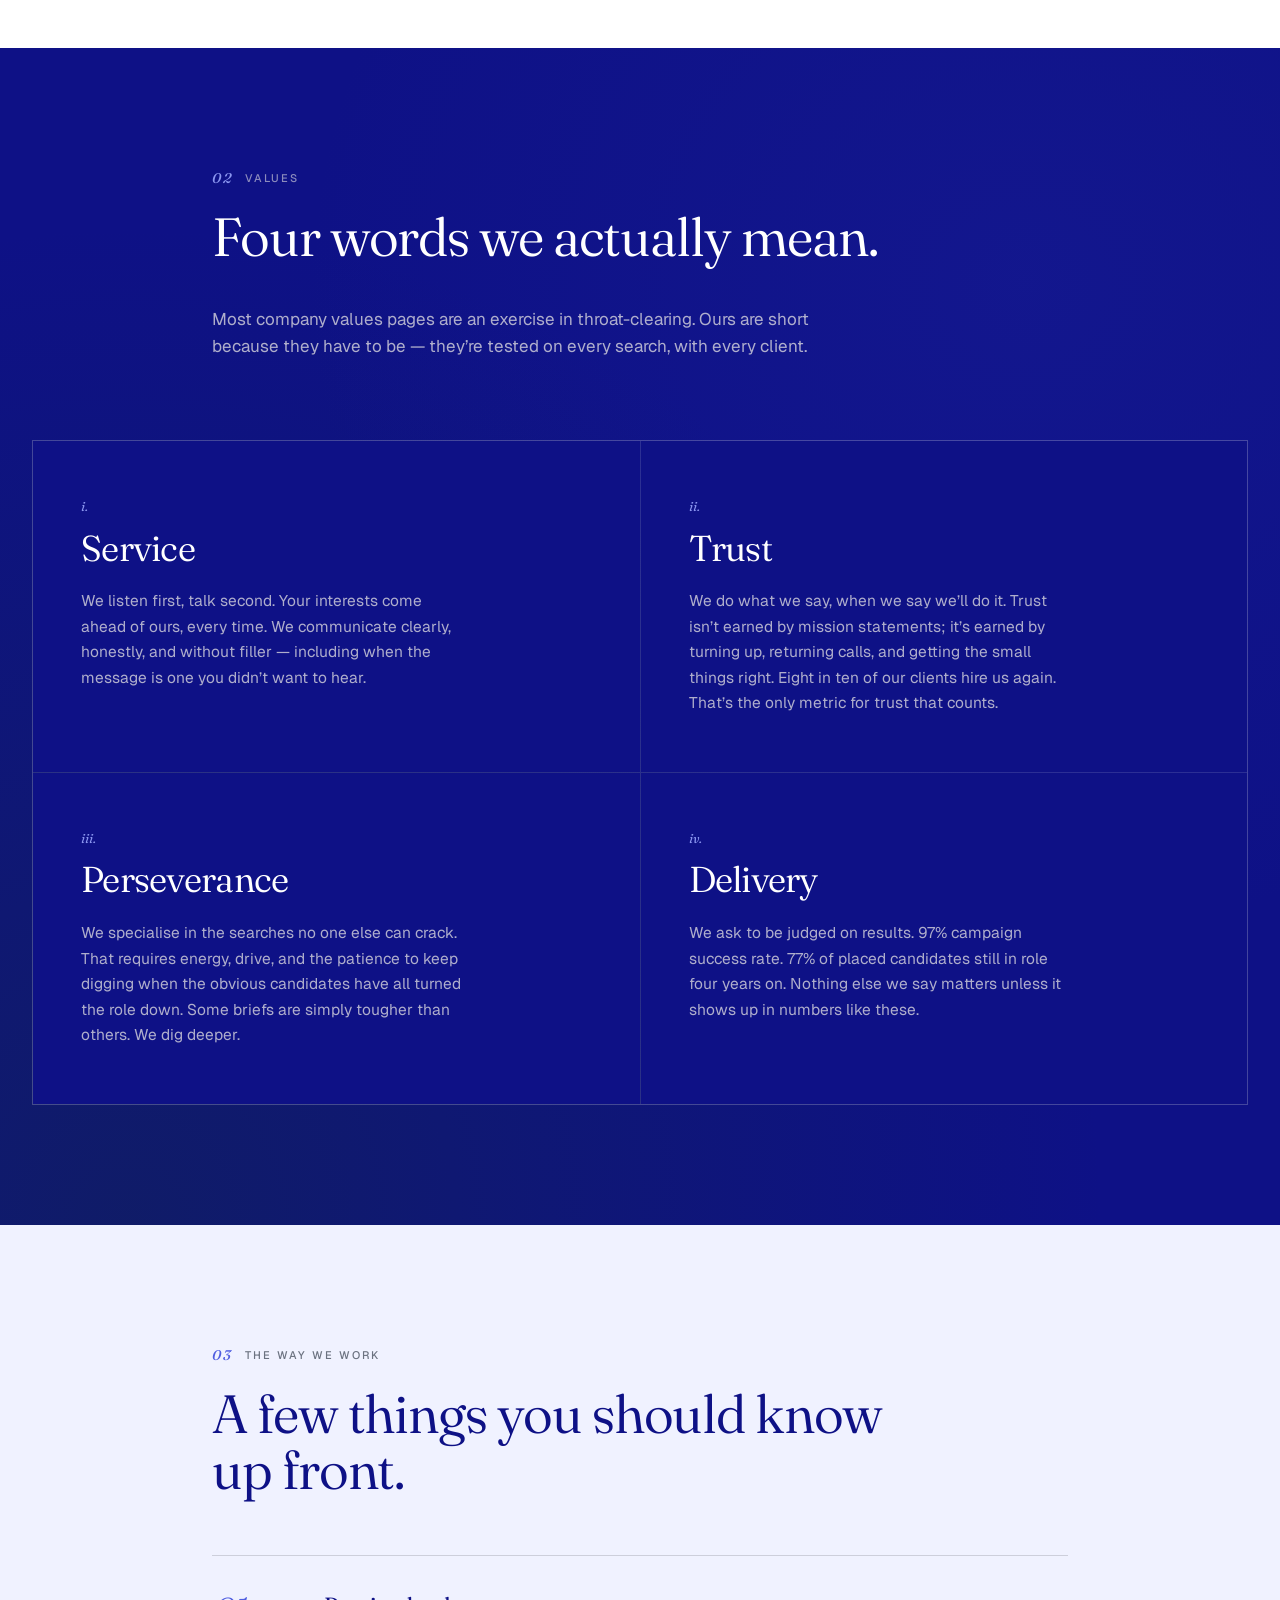
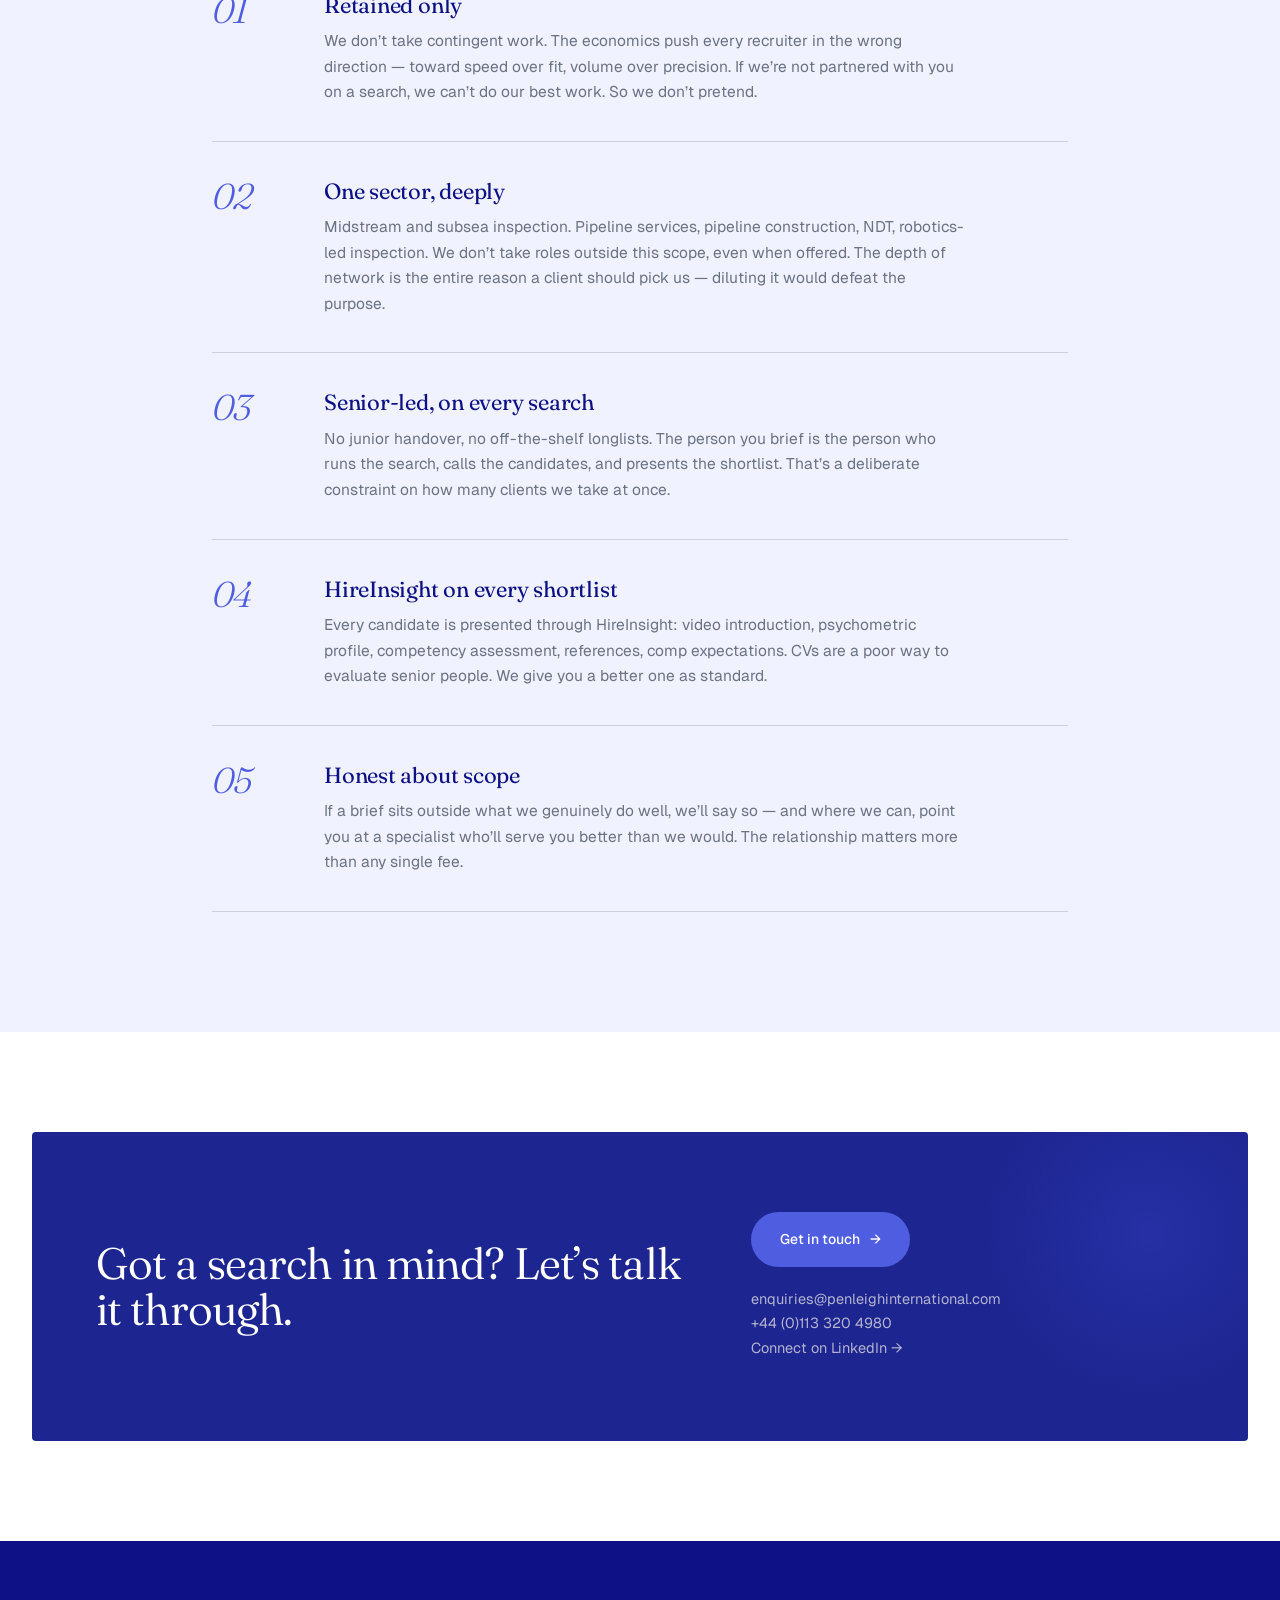
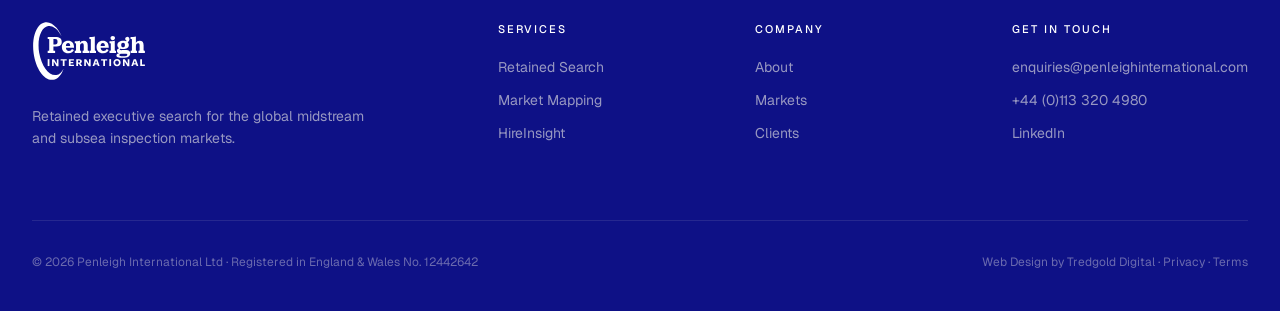
==== commit b70e5719: "Logo update: new Penleigh logos, TSC fix, EV slot, no amber glow Minimal changes to the live design:" ====
--- a/about.html
+++ b/about.html
@@ -12,7 +12,7 @@
 <link rel="icon" href="/assets/favicon.ico">
 <link rel="apple-touch-icon" sizes="180x180" href="/assets/apple-touch-icon.png">
 <link rel="manifest" href="/site.webmanifest">
-<meta name="theme-color" content="#0a0c52">
+<meta name="theme-color" content="#0a0d10">
 
 <!-- Open Graph -->
 <meta property="og:type" content="website">
@@ -29,36 +29,449 @@
 <meta name="twitter:title" content="About Penleigh International">
 <meta name="twitter:description" content="Senior expertise on every search. Penleigh International is a specialist retained search firm — no junior handover, no rotating account manager. Just deep expertise in one sector.">
 <meta name="twitter:image" content="https://www.penleighinternational.com/assets/og-image.png">
-
-<link rel="preload" href="/assets/fonts/instrument-sans-latin-wght.woff2" as="font" type="font/woff2" crossorigin>
-<link rel="stylesheet" href="/assets/site.css">
-<script src="/assets/site.js" defer></script>
+<link rel="preconnect" href="https://fonts.googleapis.com">
+<link rel="preconnect" href="https://fonts.gstatic.com" crossorigin>
+<link href="https://fonts.googleapis.com/css2?family=Fraunces:opsz,wght,SOFT,WONK@9..144,300..900,0..100,0..1&family=Geist:wght@300;400;500;600&display=swap" rel="stylesheet">
 <style>
-.split { display: grid; grid-template-columns: 1fr 1.25fr; gap: 80px; align-items: start; }
-@media (max-width: 960px) { .split { grid-template-columns: 1fr; gap: 32px; } }
-.numbered { list-style: none; border-top: 1px solid var(--line); counter-reset: n; }
-.numbered li { display: grid; grid-template-columns: 64px 1fr; gap: 8px; padding: 28px 0; border-bottom: 1px solid var(--line); counter-increment: n; }
-.numbered li::before { content: counter(n, decimal-leading-zero); font-size: 14px; font-weight: 600; color: var(--brand); padding-top: 3px; }
-.numbered h3 { font-size: 20px; margin-bottom: 6px; }
-.numbered p { font-size: 16px; max-width: 60ch; }
-.numbered .meta { margin-top: 10px; font-size: 13px; font-weight: 600; letter-spacing: 0.06em; text-transform: uppercase; color: var(--muted); }
-@media (max-width: 600px) { .numbered li { grid-template-columns: 44px 1fr; } }
-.cards { display: grid; grid-template-columns: repeat(2, 1fr); gap: 24px; }
-@media (max-width: 760px) { .cards { grid-template-columns: 1fr; } }
-.card { background: #fff; border: 1px solid var(--line); border-radius: var(--radius); padding: 36px; }
-.card .tag { font-size: 12px; font-weight: 600; letter-spacing: 0.1em; text-transform: uppercase; color: var(--muted); margin-bottom: 12px; }
-.card h3 { font-size: 22px; margin-bottom: 10px; }
-.card p { font-size: 16px; }
-@media (max-width: 600px) { .card { padding: 28px 24px; } }
-
-.pullquote { margin-top: 36px; padding: 28px 32px; background: var(--bg-alt); border-left: 4px solid var(--brand); border-radius: var(--radius); }
-.pullquote p { font-size: 20px; line-height: 1.5; color: var(--text); font-weight: 500; letter-spacing: -0.01em; }
-.values-grid { display: grid; grid-template-columns: repeat(4, 1fr); border-top: 1px solid rgba(255,255,255,0.18); }
-.value { padding: 32px 28px 0 0; }
-.value h3 { font-size: 22px; margin-bottom: 10px; }
-.value p { font-size: 15.5px; }
-@media (max-width: 960px) { .values-grid { grid-template-columns: 1fr 1fr; gap: 0 32px; } .value { padding: 28px 0; border-bottom: 1px solid rgba(255,255,255,0.12); } }
-@media (max-width: 600px) { .values-grid { grid-template-columns: 1fr; } }
+  :root {
+    --ink: #0e1186;           /* brand blue — replaces black */
+    --paper: #ffffff;         /* clean white */
+    --paper-warm: #f0f2ff;   /* very light blue tint — replaces cream */
+    --navy: #1d2590;          /* brand blue mid */
+    --navy-deep: #0e1186;     /* brand blue deep */
+    --steel: #6b7280;         /* neutral grey for body text */
+    --rule: #1d2590;
+    --amber: #4f5de0;         /* light blue accent — replaces amber */
+    --amber-soft: #8b96f0;
+    --serif: 'Fraunces', 'Georgia', serif;
+    --sans: 'Geist', system-ui, -apple-system, sans-serif;
+  }
+  * { box-sizing: border-box; margin: 0; padding: 0; }
+  html { scroll-behavior: smooth; }
+  body {
+    font-family: var(--sans);
+    color: var(--ink);
+    background: var(--paper);
+    font-size: 16px;
+    line-height: 1.5;
+    -webkit-font-smoothing: antialiased;
+    overflow-x: hidden;
+  }
+  a { color: inherit; text-decoration: none; }
+  img { max-width: 100%; display: block; }
+  .container { width: 100%; max-width: 1280px; margin: 0 auto; padding: 0 32px; }
+  .container--narrow { max-width: 920px; }
+  @media (max-width: 720px) { .container { padding: 0 20px; } }
+
+  /* NAV */
+  nav.top {
+    position: fixed; top: 0; left: 0; right: 0; z-index: 100;
+    padding: 18px 0;
+    background: var(--ink);
+    backdrop-filter: blur(12px);
+    -webkit-backdrop-filter: blur(12px);
+    border-bottom: 1px solid rgba(10, 13, 16, 0.08);
+  }
+  nav.top .row { display: flex; align-items: center; justify-content: space-between; }
+  .nav-logo { display: flex; align-items: center; gap: 12px; }
+  .nav-logo img { height: 46px; width: auto; }
+  .nav-links { display: flex; gap: 36px; align-items: center; font-size: 14px; font-weight: 400; }
+  .nav-links a { color: var(--paper); opacity: 0.7; transition: opacity 0.2s; }
+  .nav-links a:hover, .nav-links a.active { opacity: 1; }
+  .nav-cta {
+    border: 1px solid var(--paper);
+    padding: 9px 20px;
+    border-radius: 999px;
+    font-weight: 500;
+    transition: all 0.2s;
+  }
+  .nav-cta:hover { background: var(--ink); color: var(--paper); }
+  .nav-hamburger { display: none; }
+  @media (max-width: 720px) {
+    .nav-links { display: none; }
+    .nav-hamburger {
+      display: flex; flex-direction: column; justify-content: center; gap: 5px;
+      background: none; border: none; cursor: pointer; padding: 4px;
+    }
+    .nav-hamburger span {
+      display: block; width: 22px; height: 2px;
+      background: var(--paper); border-radius: 2px;
+      transition: transform 0.2s, opacity 0.2s;
+    }
+    .nav-hamburger.open span:nth-child(1) { transform: translateY(7px) rotate(45deg); }
+    .nav-hamburger.open span:nth-child(2) { opacity: 0; }
+    .nav-hamburger.open span:nth-child(3) { transform: translateY(-7px) rotate(-45deg); }
+    .nav-mobile-menu {
+      display: none; flex-direction: column;
+      position: fixed; top: 65px; left: 0; right: 0; z-index: 99;
+      background: var(--ink); border-top: 1px solid rgba(255,255,255,0.1);
+      padding: 8px 24px 24px;
+    }
+    .nav-mobile-menu.open { display: flex; }
+    .nav-mobile-menu a {
+      color: var(--paper); opacity: 0.7; padding: 14px 0;
+      font-size: 15px; font-weight: 400; text-decoration: none;
+      border-bottom: 1px solid rgba(255,255,255,0.08);
+      transition: opacity 0.2s;
+    }
+    .nav-mobile-menu a:last-child { border-bottom: none; margin-top: 8px; }
+    .nav-mobile-menu a:hover { opacity: 1; }
+    .nav-mobile-menu .nav-cta {
+      display: block; text-align: center; opacity: 1;
+      border: none;
+      padding: 12px 20px; font-weight: 500;
+    }
+  }
+  /* PAGE HERO — portrait-led */
+  .page-hero {
+    background: var(--paper);
+    color: var(--ink);
+    padding: 180px 0 100px;
+    position: relative;
+    overflow: hidden;
+  }
+  .hero-text { max-width: 920px; }
+  .hero-grid {
+    display: grid;
+    grid-template-columns: 1.4fr 1fr;
+    gap: 80px;
+    align-items: center;
+  }
+  @media (max-width: 960px) {
+    .hero-grid { grid-template-columns: 1fr; gap: 56px; }
+  }
+  .breadcrumb {
+    font-size: 12px;
+    letter-spacing: 0.15em;
+    text-transform: uppercase;
+    color: var(--steel);
+    margin-bottom: 32px;
+    display: flex;
+    gap: 12px;
+    align-items: center;
+  }
+  .breadcrumb a:hover { color: var(--ink); }
+  .breadcrumb .sep { color: var(--amber); }
+  .page-hero h1 {
+    font-family: var(--serif);
+    font-weight: 350;
+    font-size: clamp(40px, 5.5vw, 76px);
+    line-height: 1.02;
+    letter-spacing: -0.025em;
+    margin-bottom: 36px;
+    font-variation-settings: "opsz" 144;
+  }
+  .page-hero h1 em { font-style: italic; color: var(--navy); }
+  .page-hero .lede {
+    font-size: 19px;
+    line-height: 1.55;
+    color: var(--steel);
+    max-width: 50ch;
+  }
+  .portrait {
+    aspect-ratio: 4/5;
+    background-size: cover;
+    background-position: center top;
+    background-color: var(--paper-warm);
+    position: relative;
+    border-radius: 4px;
+    box-shadow: 0 30px 60px rgba(10,13,16,0.18);
+  }
+  .portrait::after {
+    content: '';
+    position: absolute;
+    inset: 0;
+    background: linear-gradient(180deg, transparent 60%, rgba(10,13,16,0.25));
+    border-radius: 4px;
+    pointer-events: none;
+  }
+  .portrait-caption {
+    position: absolute;
+    bottom: 24px; left: 28px; right: 28px;
+    color: var(--paper);
+    font-family: var(--serif);
+    font-style: italic;
+    font-size: 14px;
+    z-index: 1;
+    display: flex;
+    justify-content: space-between;
+    align-items: end;
+    gap: 16px;
+  }
+  .portrait-caption strong { font-style: normal; font-family: var(--sans); font-weight: 500; font-size: 13px; letter-spacing: 0.05em; }
+
+  section { padding: 120px 0; }
+  @media (max-width: 720px) { section { padding: 72px 0; } }
+
+  .section-eyebrow {
+    font-family: var(--sans);
+    font-size: 11px;
+    font-weight: 500;
+    letter-spacing: 0.18em;
+    text-transform: uppercase;
+    color: var(--steel);
+    margin-bottom: 20px;
+    display: flex;
+    align-items: center;
+    gap: 12px;
+  }
+  .section-eyebrow .num {
+    font-family: var(--serif); font-style: italic; font-size: 14px; color: var(--amber);
+  }
+  .section-title {
+    font-family: var(--serif);
+    font-weight: 350;
+    font-size: clamp(32px, 4.2vw, 56px);
+    line-height: 1.05;
+    letter-spacing: -0.02em;
+    margin-bottom: 40px;
+    max-width: 22ch;
+  }
+  .section-title em { font-style: italic; color: var(--navy); }
+
+  .lead-text {
+    font-family: var(--serif);
+    font-size: clamp(22px, 2.4vw, 30px);
+    line-height: 1.35;
+    font-weight: 350;
+    letter-spacing: -0.01em;
+    margin-bottom: 32px;
+    max-width: 32ch;
+  }
+  .lead-text em { color: var(--navy); font-style: italic; }
+  .body-text { color: var(--steel); font-size: 16.5px; line-height: 1.7; max-width: 62ch; }
+  .body-text p { margin-bottom: 18px; }
+  .body-text strong { color: var(--ink); font-weight: 500; }
+
+  /* STORY — two-column with pull-quote */
+  .story-grid {
+    display: grid;
+    grid-template-columns: 5fr 7fr;
+    gap: 80px;
+    align-items: start;
+  }
+  @media (max-width: 960px) { .story-grid { grid-template-columns: 1fr; gap: 32px; } }
+
+  .pullquote {
+    margin: 48px 0;
+    padding-left: 28px;
+    border-left: 2px solid var(--amber);
+  }
+  .pullquote p {
+    font-family: var(--serif);
+    font-style: italic;
+    font-weight: 350;
+    font-size: 22px;
+    line-height: 1.4;
+    color: var(--ink);
+    letter-spacing: -0.01em;
+    max-width: 36ch;
+  }
+
+  /* VALUES — alternative grid layout */
+  .values { background: var(--ink); color: var(--paper); position: relative; overflow: hidden; }
+  .values::before {
+    content: '';
+    position: absolute; inset: 0;
+    background-image:
+      radial-gradient(ellipse at 80% 20%, rgba(60,72,210,0.1), transparent 50%),
+      radial-gradient(ellipse at 10% 100%, rgba(17,38,74,0.5), transparent 60%);
+    pointer-events: none;
+  }
+  .values .container { position: relative; z-index: 2; }
+  .values .section-eyebrow { color: rgba(244,241,234,0.55); }
+  .values .section-eyebrow .num { color: var(--amber-soft); }
+  .values .section-title { color: var(--paper); }
+  .values .section-title em { color: var(--amber-soft); }
+  .values-intro { color: rgba(244,241,234,0.7); max-width: 56ch; margin-bottom: 80px; font-size: 17px; line-height: 1.6; }
+  .values-grid {
+    display: grid;
+    grid-template-columns: repeat(2, 1fr);
+    gap: 1px;
+    background: rgba(244,241,234,0.12);
+    border: 1px solid rgba(244,241,234,0.12);
+  }
+  @media (max-width: 720px) { .values-grid { grid-template-columns: 1fr; } }
+  .value {
+    background: var(--ink);
+    padding: 56px 48px;
+    position: relative;
+  }
+  .value-num {
+    font-family: var(--serif);
+    font-style: italic;
+    font-size: 13px;
+    color: var(--amber-soft);
+    margin-bottom: 12px;
+  }
+  .value h3 {
+    font-family: var(--serif);
+    font-weight: 350;
+    font-size: 36px;
+    line-height: 1.1;
+    letter-spacing: -0.02em;
+    margin-bottom: 20px;
+  }
+  .value p {
+    color: rgba(244,241,234,0.7);
+    font-size: 15.5px;
+    line-height: 1.65;
+    max-width: 38ch;
+  }
+
+  /* APPROACH — single-column manifesto */
+  .approach { background: var(--paper-warm); }
+  .approach-list {
+    margin-top: 56px;
+    display: grid;
+    gap: 0;
+  }
+  .approach-item {
+    display: grid;
+    grid-template-columns: 80px 1fr;
+    gap: 32px;
+    padding: 36px 0;
+    border-top: 1px solid rgba(10,13,16,0.15);
+    align-items: start;
+  }
+  .approach-item:last-child { border-bottom: 1px solid rgba(10,13,16,0.15); }
+  @media (max-width: 720px) {
+    .approach-item { grid-template-columns: 1fr; gap: 4px; padding: 28px 0; }
+  }
+  .approach-num {
+    font-family: var(--serif);
+    font-style: italic;
+    font-weight: 300;
+    font-size: 36px;
+    line-height: 1;
+    color: var(--amber);
+    letter-spacing: -0.02em;
+  }
+  .approach-item h4 {
+    font-family: var(--serif);
+    font-weight: 400;
+    font-size: 22px;
+    line-height: 1.2;
+    margin-bottom: 10px;
+    letter-spacing: -0.01em;
+  }
+  .approach-item p {
+    color: var(--steel);
+    font-size: 15.5px;
+    line-height: 1.65;
+    max-width: 64ch;
+  }
+
+  /* CTA */
+  .cta { background: var(--paper); padding: 100px 0; }
+  .cta-card {
+    background: var(--navy);
+    color: var(--paper);
+    padding: 80px 64px;
+    border-radius: 4px;
+    display: grid;
+    grid-template-columns: 7fr 5fr;
+    gap: 48px;
+    align-items: center;
+    position: relative;
+    overflow: hidden;
+  }
+  .cta-card::before {
+    content: '';
+    position: absolute;
+    top: -100px; right: -100px;
+    width: 400px; height: 400px;
+    border-radius: 50%;
+    background: radial-gradient(circle, rgba(60,72,210,0.3), transparent 60%);
+    pointer-events: none;
+  }
+  @media (max-width: 960px) {
+    .cta-card { grid-template-columns: 1fr; padding: 56px 40px; gap: 32px; }
+  }
+  .cta-card h2 {
+    font-family: var(--serif);
+    font-weight: 350;
+    font-size: clamp(30px, 3.5vw, 44px);
+    line-height: 1.05;
+    letter-spacing: -0.02em;
+    position: relative;
+    z-index: 1;
+  }
+  .cta-card h2 em { color: var(--amber-soft); font-style: italic; }
+  .cta-card-right {
+    display: flex; flex-direction: column; gap: 20px;
+    position: relative; z-index: 1;
+  }
+  .cta-card-right .meta { color: rgba(244,241,234,0.7); font-size: 14.5px; line-height: 1.7; }
+  .cta-card-right .meta a:hover { color: var(--amber-soft); }
+  .btn {
+    display: inline-flex;
+    align-items: center;
+    gap: 10px;
+    padding: 16px 28px;
+    border-radius: 999px;
+    font-size: 14px;
+    font-weight: 500;
+    transition: all 0.2s;
+    cursor: pointer;
+    border: 1px solid transparent;
+  }
+  .btn-primary { background: var(--amber); color: var(--paper); }
+  .btn-primary:hover { background: var(--amber-soft); transform: translateY(-1px); }
+  .btn .arrow { display: inline-block; transition: transform 0.2s; }
+  .btn:hover .arrow { transform: translateX(3px); }
+
+  /* FOOTER */
+  footer { background: var(--ink); color: rgba(244,241,234,0.6); padding: 80px 0 40px; }
+  .footer-grid { display: grid; grid-template-columns: 2fr 1fr 1fr 1fr; gap: 48px; margin-bottom: 64px; }
+  @media (max-width: 720px) { .footer-grid {
+    grid-template-columns: 1fr;
+    gap: 32px;
+  } }
+  .footer-brand img { height: 60px; width: auto; margin-bottom: 24px; }
+  .footer-brand p { font-size: 14px; line-height: 1.6; max-width: 38ch; }
+  .footer-col h6 {
+    font-family: var(--sans); font-size: 11px; letter-spacing: 0.18em; text-transform: uppercase;
+    color: var(--paper); margin-bottom: 20px; font-weight: 500;
+  }
+  .footer-col ul { list-style: none; }
+  .footer-col li { margin-bottom: 12px; font-size: 14px; }
+  .footer-col a:hover { color: var(--paper); }
+  .footer-bottom {
+    border-top: 1px solid rgba(244,241,234,0.1);
+    padding-top: 32px; display: flex; justify-content: space-between; flex-wrap: wrap;
+    gap: 16px; font-size: 12px; color: rgba(244,241,234,0.4);
+  }
+  .footer-bottom a:hover { color: var(--paper); }
+
+  .reveal { opacity: 0; transform: translateY(20px); transition: opacity 0.8s ease, transform 0.8s ease; }
+  .reveal.in { opacity: 1; transform: translateY(0); }
+
+  /* COOKIE BANNER */
+  .cookie-banner {
+    position: fixed; bottom: 0; left: 0; right: 0; z-index: 1000;
+    background: var(--ink); color: var(--paper);
+    padding: 16px 32px; display: flex; align-items: center;
+    justify-content: space-between; gap: 24px;
+    border-top: 1px solid rgba(255,255,255,0.15);
+    font-size: 14px; line-height: 1.5;
+  }
+  .cookie-banner.hidden { display: none; }
+  .cookie-banner p { max-width: 60ch; }
+  .cookie-banner a { text-decoration: underline; opacity: 0.8; }
+  .cookie-banner a:hover { opacity: 1; }
+  .cookie-actions { display: flex; gap: 12px; flex-shrink: 0; }
+  .cookie-btn {
+    padding: 8px 20px; border-radius: 999px; font-size: 13px; font-weight: 500;
+    cursor: pointer; transition: all 0.2s; font-family: var(--sans);
+  }
+  .cookie-btn-accept { background: var(--paper); color: var(--ink); border: none; }
+  .cookie-btn-accept:hover { opacity: 0.9; }
+  .cookie-btn-decline { background: transparent; color: var(--paper); border: 1px solid rgba(255,255,255,0.35); }
+  .cookie-btn-decline:hover { border-color: var(--paper); }
+  @media (max-width: 720px) {
+    .cookie-banner { flex-direction: column; align-items: flex-start; padding: 20px; gap: 16px; }
+  }
 </style>
 </head>
 <body>
@@ -66,15 +479,15 @@
 <nav class="top">
   <div class="container row">
     <a href="index.html" class="nav-logo">
-      <img src="/assets/brand/penleigh-primary-blue.svg" alt="Penleigh International" />
+      <img src="/assets/brand/penleigh-primary-white.svg" alt="Penleigh International" />
     </a>
     <div class="nav-links">
       <a href="about.html" class="active">About</a>
-      <a href="index.html#services">Services</a>
+      <a href="retained-search.html">Services</a>
       <a href="index.html#process">Process</a>
       <a href="index.html#markets">Markets</a>
       <a href="index.html#clients">Clients</a>
-      <a href="contact.html" class="nav-cta">Start a search</a>
+      <a href="contact.html" class="nav-cta">Start a search →</a>
     </div>
     <button class="nav-hamburger" aria-label="Open menu" aria-expanded="false">
       <span></span><span></span><span></span>
@@ -82,12 +495,12 @@
   </div>
 </nav>
 <div class="nav-mobile-menu" aria-hidden="true">
-  <a href="about.html" class="active">About</a>
-  <a href="index.html#services">Services</a>
+  <a href="about.html">About</a>
+  <a href="retained-search.html">Services</a>
   <a href="index.html#process">Process</a>
   <a href="index.html#markets">Markets</a>
   <a href="index.html#clients">Clients</a>
-  <a href="contact.html" class="nav-cta">Start a search</a>
+  <a href="contact.html" class="nav-cta">Start a search →</a>
 </div>
 
 <section class="page-hero">
@@ -95,24 +508,30 @@
     <div class="breadcrumb">
       <a href="index.html">Home</a>
       <span class="sep">/</span>
-      <span class="current">About</span>
-    </div>
-    <h1>Senior expertise on every search.</h1>
-    <p class="lede">A specialist retained search firm for midstream and subsea inspection. Every engagement is led at partner level, with no junior handover.</p>
+      <span style="color: var(--ink);">About</span>
+    </div>
+    <div class="hero-text">
+      <h1>Senior expertise on every search. That&rsquo;s the point.</em></h1>
+      <p class="lede">Penleigh International is a specialist retained search firm for midstream and subsea inspection. Engagements are led at partner level — no junior handover, no rotating account manager, no billable juniors learning on your role. A focused list of clients, a market we know deeply, and the senior attention every brief deserves.</p>
+    </div>
   </div>
 </section>
 
-<section>
+<!-- STORY -->
+<section style="padding: 100px 0;">
   <div class="container">
-    <div class="split">
-      <div data-reveal>
-        <div class="kicker">Our story</div>
+    <div class="story-grid">
+      <div>
+        <div class="section-eyebrow"><span class="num">01</span> The story</div>
         <h2 class="section-title">A specialist firm by design, not by accident.</h2>
       </div>
-      <div class="prose" data-reveal>
-        <p>Founder James Leigh spent his early career in specialist energy recruitment, watching critical roles go to generalist agencies running broad, contingent-style searches. They filled badly, or not at all.</p>
-        <p>Penleigh does the opposite: <strong>retained engagements only, one sector, and senior expertise on every search.</strong> Our network of 6,000+ contacts across 21 countries has been built role by role over more than a decade.</p>
-        <p>That depth is why most of our clients come back, and why we turn down roles outside our scope.</p>
+      <div>
+        <p class="lead-text">Penleigh International was founded on a simple observation: <em>generalist recruiters can&rsquo;t reach the senior people who matter</em> in midstream and subsea — because they don&rsquo;t know who those people are.</p>
+        <div class="body-text">
+          <p>Founder James Leigh spent his early career inside specialist energy recruitment, watching the same pattern play out: critical roles handed to agencies running broad searches, contingent-style, with shortlists pulled from public sources and the same handful of LinkedIn-active candidates. The roles either filled badly or didn&rsquo;t fill at all.</p>
+          <p>Penleigh exists to do the opposite. <strong>Retained engagements only. One sector. Senior expertise leading every search.</strong> The network &mdash; now over 6,000 senior contacts across 21 countries &mdash; has been built role-by-role, conversation-by-conversation, over more than a decade in the same niche.</p>
+          <p>That depth is the entire product. It&rsquo;s why hiring managers come back: most of our clients in the last four years are repeat customers. It&rsquo;s also why we say no to roles outside our scope, even when the fee is on the table.</p>
+        </div>
         <div class="pullquote">
           <p>&ldquo;If we don&rsquo;t already know who the right ten people in the world are for your role &mdash; or know how to find them within a fortnight &mdash; you should hire someone else.&rdquo;</p>
         </div>
@@ -121,69 +540,104 @@
   </div>
 </section>
 
-<section class="section-dark">
+<!-- VALUES -->
+<section class="values">
+  <div class="container container--narrow">
+    <div class="section-eyebrow"><span class="num">02</span> Values</div>
+    <h2 class="section-title">Four words we actually mean.</h2>
+    <p class="values-intro">Most company values pages are an exercise in throat-clearing. Ours are short because they have to be — they&rsquo;re tested on every search, with every client.</p>
+  </div>
   <div class="container">
-    <div class="section-head" data-reveal>
-      <div class="kicker">Values</div>
-      <h2 class="section-title">Four words we actually mean.</h2>
-    </div>
     <div class="values-grid">
-      <div class="value" data-reveal>
+      <div class="value">
+        <div class="value-num">i.</div>
         <h3>Service</h3>
-        <p>We listen first and put your interests ahead of ours. Clear, honest communication, even when it&rsquo;s not what you want to hear.</p>
-      </div>
-      <div class="value" data-reveal>
+        <p>We listen first, talk second. Your interests come ahead of ours, every time. We communicate clearly, honestly, and without filler — including when the message is one you didn&rsquo;t want to hear.</p>
+      </div>
+      <div class="value">
+        <div class="value-num">ii.</div>
         <h3>Trust</h3>
-        <p>We do what we say, when we say we&rsquo;ll do it. It&rsquo;s why most of our clients hire us again.</p>
-      </div>
-      <div class="value" data-reveal>
+        <p>We do what we say, when we say we&rsquo;ll do it. Trust isn&rsquo;t earned by mission statements; it&rsquo;s earned by turning up, returning calls, and getting the small things right. Eight in ten of our clients hire us again. That&rsquo;s the only metric for trust that counts.</p>
+      </div>
+      <div class="value">
+        <div class="value-num">iii.</div>
         <h3>Perseverance</h3>
-        <p>We specialise in the searches others can&rsquo;t crack, and keep digging when the obvious candidates have said no.</p>
-      </div>
-      <div class="value" data-reveal>
+        <p>We specialise in the searches no one else can crack. That requires energy, drive, and the patience to keep digging when the obvious candidates have all turned the role down. Some briefs are simply tougher than others. We dig deeper.</p>
+      </div>
+      <div class="value">
+        <div class="value-num">iv.</div>
         <h3>Delivery</h3>
-        <p>We ask to be judged on results: the right hire, who stays.</p>
+        <p>We ask to be judged on results. 97% campaign success rate. 77% of placed candidates still in role four years on. Nothing else we say matters unless it shows up in numbers like these.</p>
       </div>
     </div>
   </div>
 </section>
 
-<section>
-  <div class="container">
-    <div class="split">
-      <div data-reveal>
-        <div class="kicker">How we work</div>
-        <h2 class="section-title">A few things you should know up front.</h2>
-      </div>
-      <ol class="numbered" data-reveal>
-        <li><div><h3>Retained only</h3><p>We don&rsquo;t take contingent work. Its economics reward speed over fit.</p></div></li>
-        <li><div><h3>One sector, deeply</h3><p>Pipeline services, pipeline construction, NDT, subsea inspection and I&amp;M robotics. We don&rsquo;t take roles outside this scope.</p></div></li>
-        <li><div><h3>Senior-led, on every search</h3><p>No junior handover and no off-the-shelf longlists. The person you brief runs your search.</p></div></li>
-        <li><div><h3>HireInsight on every shortlist</h3><p>Video introduction, psychometric profile, competency assessment, references and pay expectations for every candidate, as standard.</p></div></li>
-        <li><div><h3>Honest about scope</h3><p>If a brief isn&rsquo;t right for us, we&rsquo;ll say so and point you to someone better placed.</p></div></li>
-      </ol>
+<!-- APPROACH / WAYS WE WORK -->
+<section class="approach">
+  <div class="container container--narrow">
+    <div class="section-eyebrow"><span class="num">03</span> The way we work</div>
+    <h2 class="section-title">A few things you should know up front.</h2>
+    <div class="approach-list">
+      <div class="approach-item">
+        <div class="approach-num">01</div>
+        <div>
+          <h4>Retained only</h4>
+          <p>We don&rsquo;t take contingent work. The economics push every recruiter in the wrong direction — toward speed over fit, volume over precision. If we&rsquo;re not partnered with you on a search, we can&rsquo;t do our best work. So we don&rsquo;t pretend.</p>
+        </div>
+      </div>
+      <div class="approach-item">
+        <div class="approach-num">02</div>
+        <div>
+          <h4>One sector, deeply</h4>
+          <p>Midstream and subsea inspection. Pipeline services, pipeline construction, NDT, robotics-led inspection. We don&rsquo;t take roles outside this scope, even when offered. The depth of network is the entire reason a client should pick us — diluting it would defeat the purpose.</p>
+        </div>
+      </div>
+      <div class="approach-item">
+        <div class="approach-num">03</div>
+        <div>
+          <h4>Senior-led, on every search</h4>
+          <p>No junior handover, no off-the-shelf longlists. The person you brief is the person who runs the search, calls the candidates, and presents the shortlist. That&rsquo;s a deliberate constraint on how many clients we take at once.</p>
+        </div>
+      </div>
+      <div class="approach-item">
+        <div class="approach-num">04</div>
+        <div>
+          <h4>HireInsight on every shortlist</h4>
+          <p>Every candidate is presented through HireInsight: video introduction, psychometric profile, competency assessment, references, comp expectations. CVs are a poor way to evaluate senior people. We give you a better one as standard.</p>
+        </div>
+      </div>
+      <div class="approach-item">
+        <div class="approach-num">05</div>
+        <div>
+          <h4>Honest about scope</h4>
+          <p>If a brief sits outside what we genuinely do well, we&rsquo;ll say so — and where we can, point you at a specialist who&rsquo;ll serve you better than we would. The relationship matters more than any single fee.</p>
+        </div>
+      </div>
     </div>
   </div>
 </section>
 
+<!-- CTA -->
 <section class="cta">
   <div class="container">
-    <div class="cta-card" data-reveal>
+    <div class="cta-card">
       <div>
-        <h2>Got a search in mind?</h2>
-        <p>Let&rsquo;s talk it through. Initial conversations are confidential and free.</p>
-      </div>
-      <div class="cta-side">
-        <a href="contact.html" class="btn btn-white">Get in touch <span class="arrow">→</span></a>
-        <div class="cta-meta">
+        <h2>Got a search in mind? Let&rsquo;s talk it through.</h2>
+      </div>
+      <div class="cta-card-right">
+        <a href="contact.html" class="btn btn-primary" style="align-self: flex-start;">Get in touch <span class="arrow">→</span></a>
+        <div class="meta">
           <a href="mailto:enquiries@penleighinternational.com">enquiries@penleighinternational.com</a><br/>
-          <a href="tel:+441133204980">+44 (0)113 320 4980</a>
+          <a href="tel:+441133204980">+44 (0)113 320 4980</a><br/>
+          <a href="https://uk.linkedin.com/company/penleighinternational" target="_blank" rel="noopener">Connect on LinkedIn →</a>
         </div>
       </div>
     </div>
   </div>
 </section>
 
+<!-- FOOTER -->
 <footer>
   <div class="container">
     <div class="footer-grid">
@@ -205,7 +659,6 @@
           <li><a href="about.html">About</a></li>
           <li><a href="index.html#markets">Markets</a></li>
           <li><a href="index.html#clients">Clients</a></li>
-          <li><a href="contact.html">Contact</a></li>
         </ul>
       </div>
       <div class="footer-col">
@@ -213,24 +666,74 @@
         <ul>
           <li><a href="mailto:enquiries@penleighinternational.com">enquiries@penleighinternational.com</a></li>
           <li><a href="tel:+441133204980">+44 (0)113 320 4980</a></li>
-          <li>32 Park Cross Street, Leeds, LS1 2QH</li>
           <li><a href="https://uk.linkedin.com/company/penleighinternational" target="_blank" rel="noopener">LinkedIn</a></li>
         </ul>
       </div>
     </div>
     <div class="footer-bottom">
-      <span>© 2026 Penleigh International Ltd · Registered in England &amp; Wales No. 12442642</span>
-      <span>Web design by <a href="https://tredgolddigital.com/">Tredgold Digital</a> · <a href="/privacy.html">Privacy</a> · <a href="/terms.html">Terms</a></span>
+      <span>© <script>document.write(new Date().getFullYear())</script> Penleigh International Ltd · Registered in England &amp; Wales No. 12442642</span>
+      <span>Web Design by <a href="https://tredgolddigital.com/">Tredgold Digital</a> · <a href="/privacy.html">Privacy</a> · <a href="/terms.html">Terms</a></span>
     </div>
   </div>
 </footer>
 
+<script>
+  const io = new IntersectionObserver((entries) => {
+    entries.forEach(e => { if (e.isIntersecting) e.target.classList.add('in'); });
+  }, { threshold: 0.1 });
+  document.querySelectorAll('section > .container > *, .value, .approach-item').forEach(el => {
+    el.classList.add('reveal');
+    io.observe(el);
+  });
+</script>
+
+<script>
+  const hamburger = document.querySelector('.nav-hamburger');
+  const mobileMenu = document.querySelector('.nav-mobile-menu');
+  hamburger.addEventListener('click', () => {
+    const open = mobileMenu.classList.toggle('open');
+    hamburger.classList.toggle('open', open);
+    hamburger.setAttribute('aria-expanded', open);
+    mobileMenu.setAttribute('aria-hidden', !open);
+  });
+  mobileMenu.querySelectorAll('a').forEach(a => {
+    a.addEventListener('click', () => {
+      mobileMenu.classList.remove('open');
+      hamburger.classList.remove('open');
+      hamburger.setAttribute('aria-expanded', false);
+      mobileMenu.setAttribute('aria-hidden', true);
+    });
+  });
+</script>
 <div id="cookie-banner" class="cookie-banner" role="alertdialog" aria-label="Cookie consent">
-  <p>We use analytics cookies to understand how visitors use our site. You can accept or decline below. <a href="/privacy.html">Privacy policy</a></p>
+  <p>We use analytics cookies to understand how visitors use our site. You can accept or decline below. <a href="/privacy.html">Privacy policy →</a></p>
   <div class="cookie-actions">
     <button id="cookie-accept" class="cookie-btn cookie-btn-accept">Accept</button>
     <button id="cookie-decline" class="cookie-btn cookie-btn-decline">Decline</button>
   </div>
 </div>
+<script>
+  (function() {
+    const KEY = 'pi_cookie_consent';
+    const banner = document.getElementById('cookie-banner');
+    const stored = localStorage.getItem(KEY);
+    function loadGtag() {
+      var s = document.createElement('script');
+      s.async = true; s.src = 'https://www.googletagmanager.com/gtag/js?id=G-S7HWTWMBGB';
+      document.head.appendChild(s);
+      window.dataLayer = window.dataLayer || [];
+      function gtag(){dataLayer.push(arguments);} window.gtag = gtag;
+      gtag('js', new Date()); gtag('config', 'G-S7HWTWMBGB');
+    }
+    if (stored === 'accepted') { loadGtag(); banner.classList.add('hidden'); }
+    else if (stored === 'declined') { banner.classList.add('hidden'); }
+    document.getElementById('cookie-accept').addEventListener('click', function() {
+      localStorage.setItem(KEY, 'accepted'); banner.classList.add('hidden'); loadGtag();
+    });
+    document.getElementById('cookie-decline').addEventListener('click', function() {
+      localStorage.setItem(KEY, 'declined'); banner.classList.add('hidden');
+    });
+  })();
+</script>
 </body>
 </html>
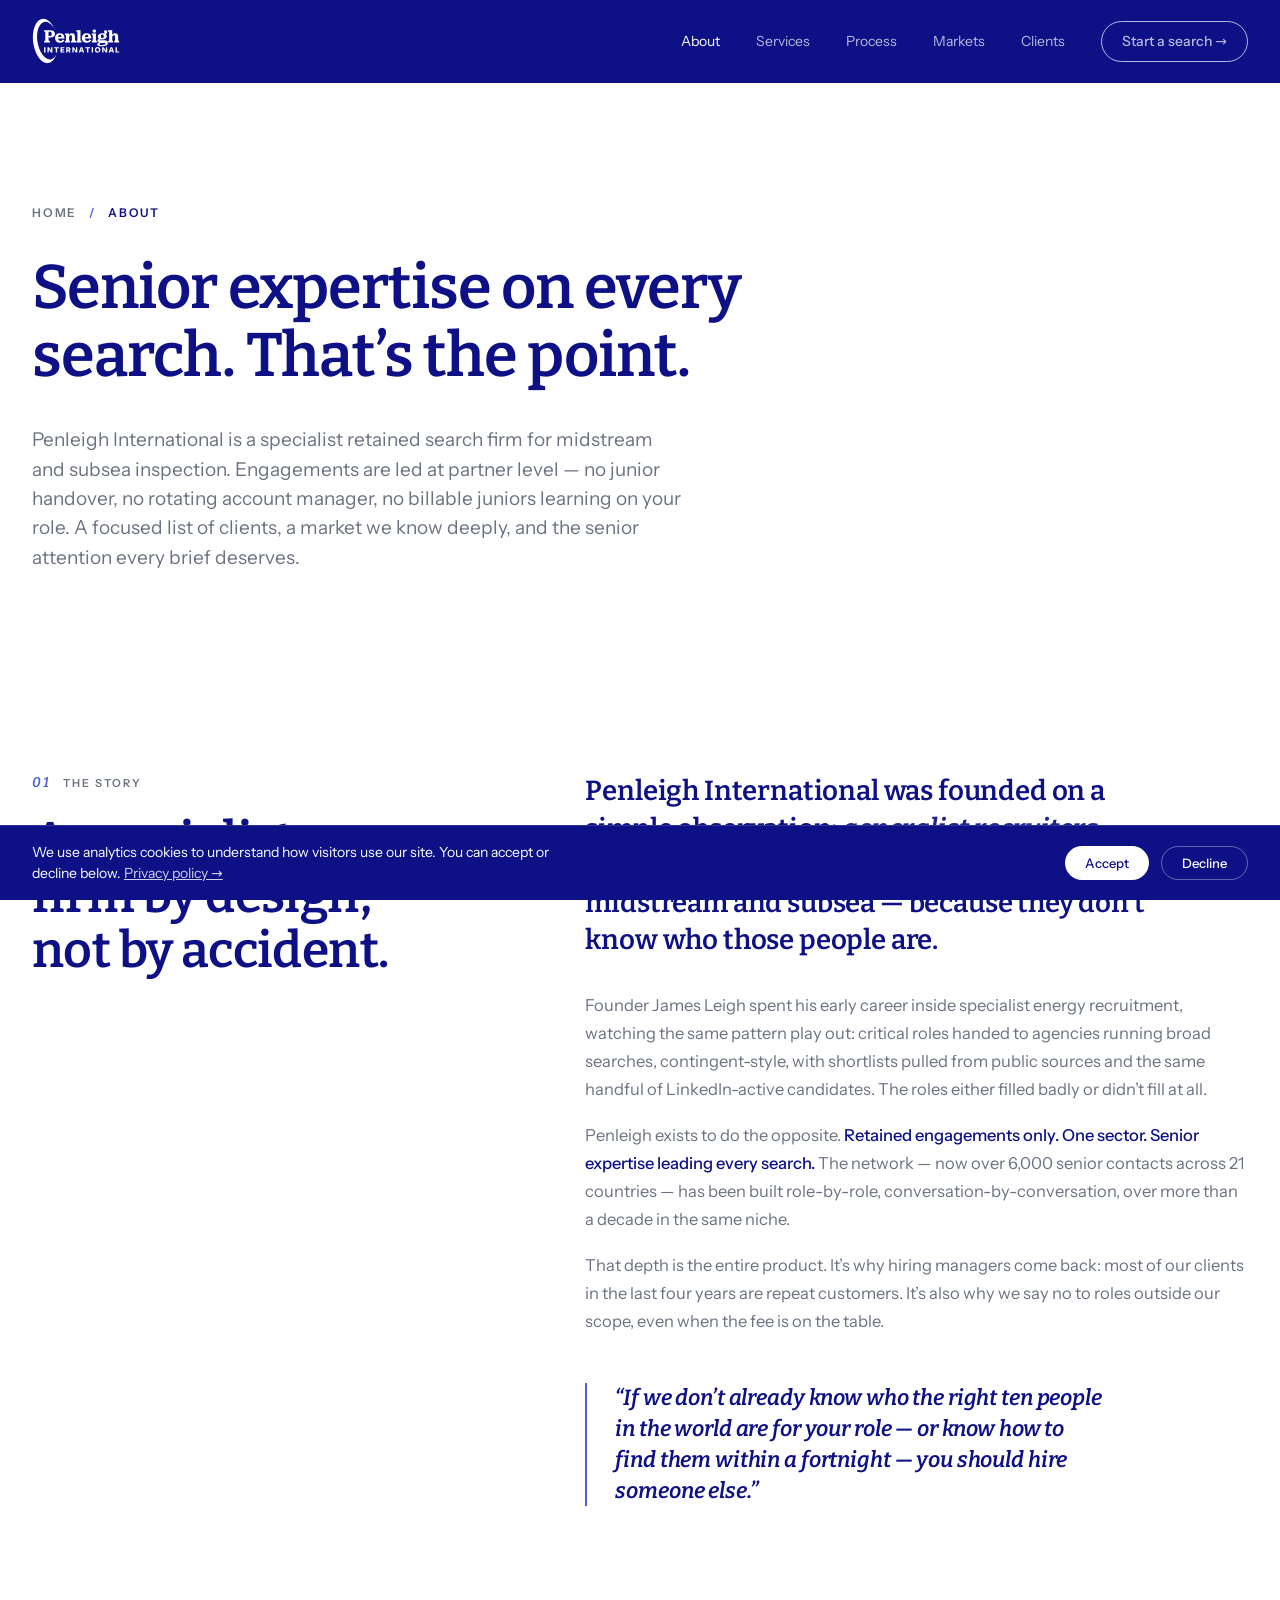
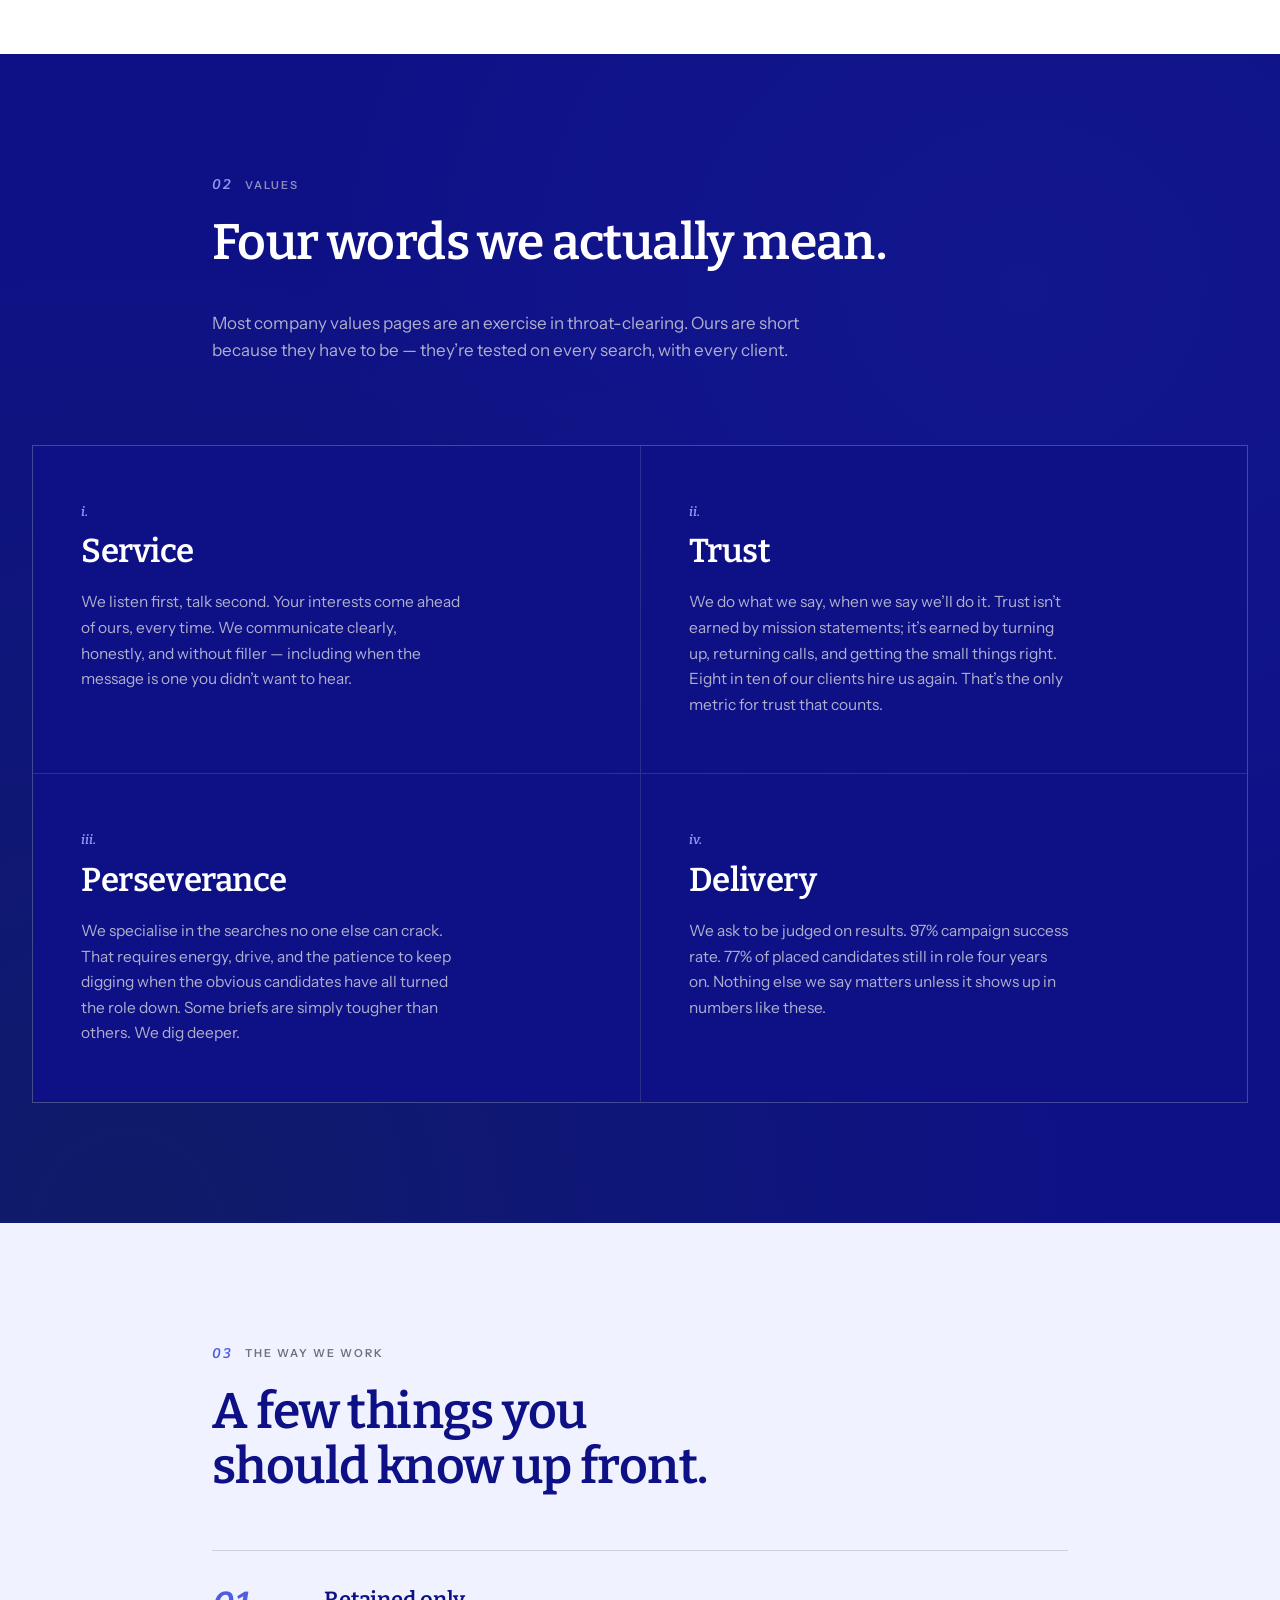
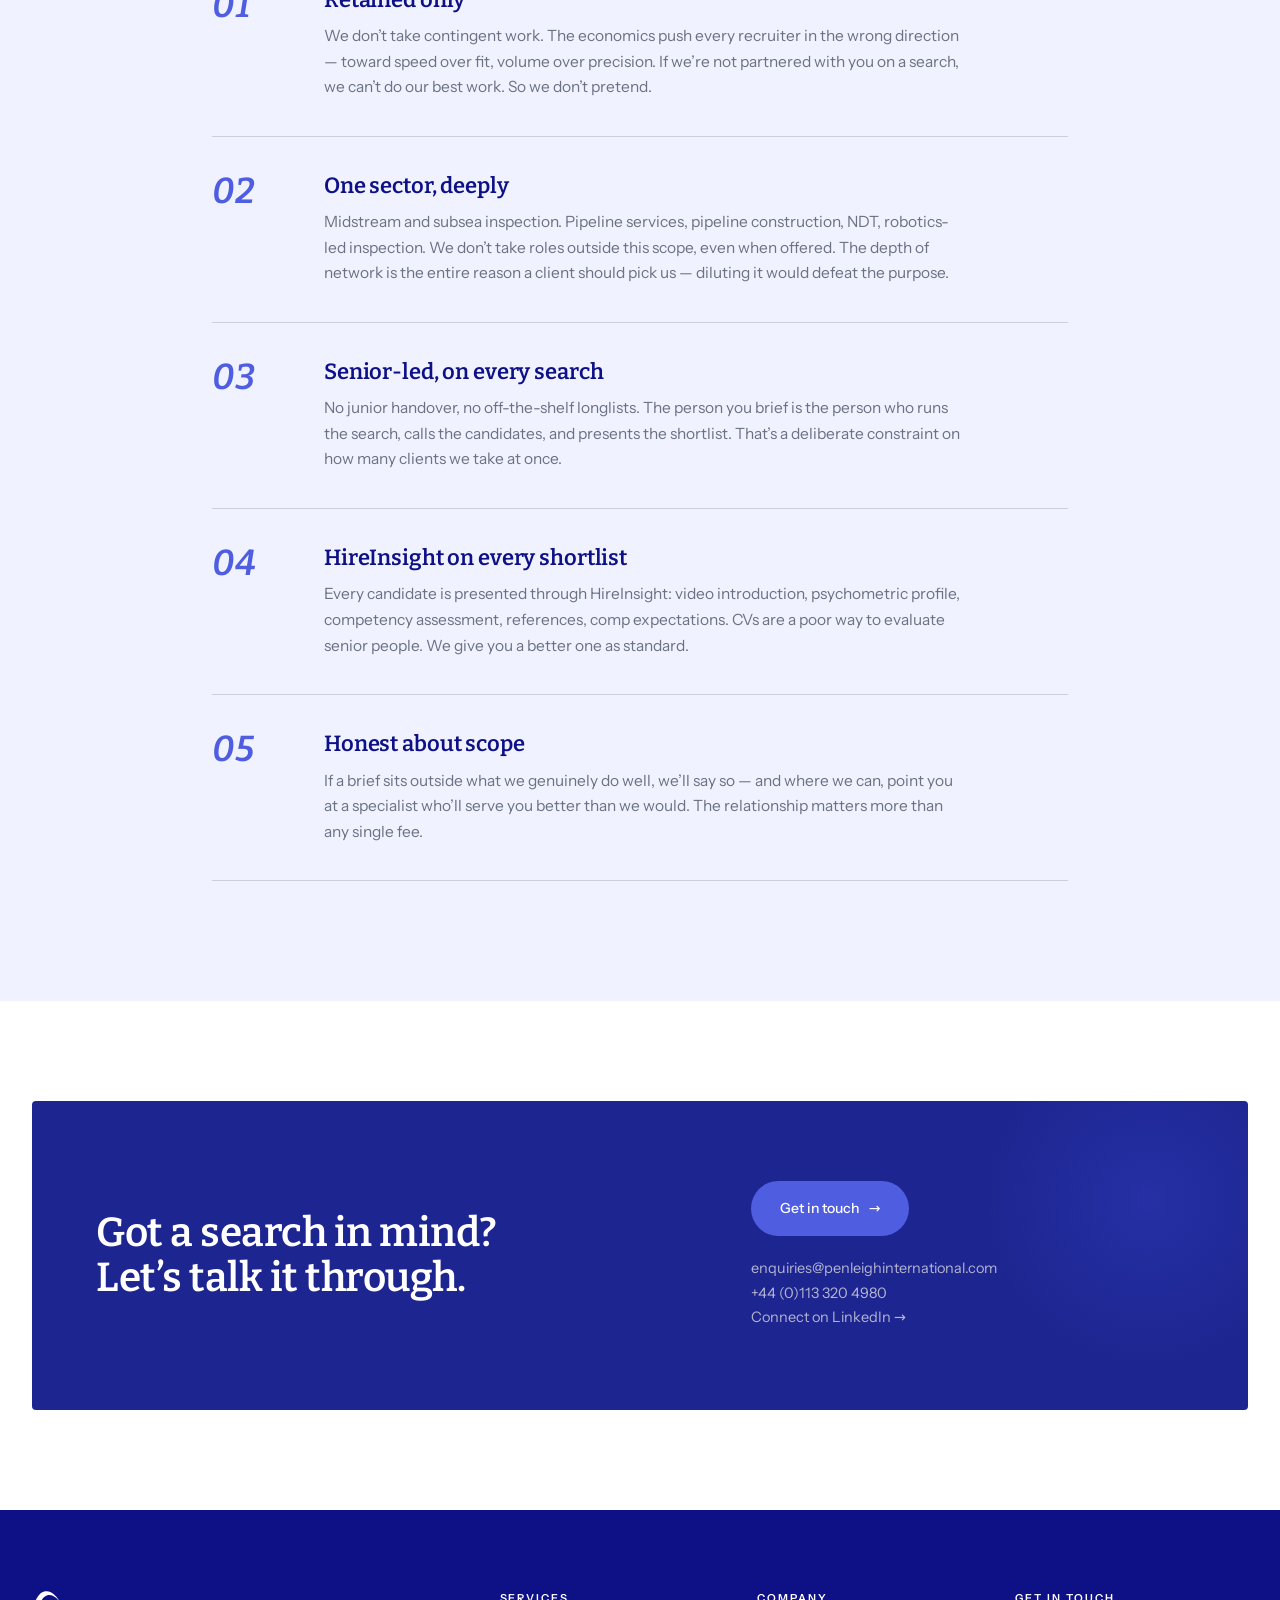
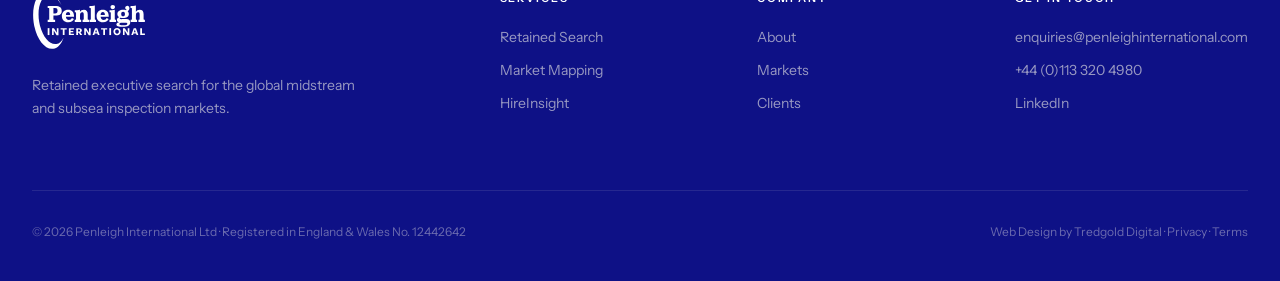
==== commit a10b3c6d: "Swap to self-hosted Bitter / Instrument Sans and regenerate favicons - Replace Fraunces with Bitter " ====
--- a/about.html
+++ b/about.html
@@ -12,7 +12,7 @@
 <link rel="icon" href="/assets/favicon.ico">
 <link rel="apple-touch-icon" sizes="180x180" href="/assets/apple-touch-icon.png">
 <link rel="manifest" href="/site.webmanifest">
-<meta name="theme-color" content="#0a0d10">
+<meta name="theme-color" content="#0e1186">
 
 <!-- Open Graph -->
 <meta property="og:type" content="website">
@@ -29,10 +29,14 @@
 <meta name="twitter:title" content="About Penleigh International">
 <meta name="twitter:description" content="Senior expertise on every search. Penleigh International is a specialist retained search firm — no junior handover, no rotating account manager. Just deep expertise in one sector.">
 <meta name="twitter:image" content="https://www.penleighinternational.com/assets/og-image.png">
-<link rel="preconnect" href="https://fonts.googleapis.com">
-<link rel="preconnect" href="https://fonts.gstatic.com" crossorigin>
-<link href="https://fonts.googleapis.com/css2?family=Fraunces:opsz,wght,SOFT,WONK@9..144,300..900,0..100,0..1&family=Geist:wght@300;400;500;600&display=swap" rel="stylesheet">
+<link rel="preload" href="/assets/fonts/bitter-latin-600-normal.woff2" as="font" type="font/woff2" crossorigin>
+<link rel="preload" href="/assets/fonts/instrument-sans-latin-wght-normal.woff2" as="font" type="font/woff2" crossorigin>
+<link rel="stylesheet" href="/assets/fonts/fonts.css">
 <style>
+  button, input, select, textarea { font-family: inherit; }
+  h1, h2, h3, h4 { text-wrap: balance; }
+  p { text-wrap: pretty; }
+  .nobr { white-space: nowrap; }
   :root {
     --ink: #0e1186;           /* brand blue — replaces black */
     --paper: #ffffff;         /* clean white */
@@ -43,13 +47,11 @@
     --rule: #1d2590;
     --amber: #4f5de0;         /* light blue accent — replaces amber */
     --amber-soft: #8b96f0;
-    --serif: 'Fraunces', 'Georgia', serif;
-    --sans: 'Geist', system-ui, -apple-system, sans-serif;
   }
   * { box-sizing: border-box; margin: 0; padding: 0; }
   html { scroll-behavior: smooth; }
   body {
-    font-family: var(--sans);
+    font-family: var(--font-body);
     color: var(--ink);
     background: var(--paper);
     font-size: 16px;
@@ -149,17 +151,17 @@
     display: flex;
     gap: 12px;
     align-items: center;
+    font-weight: 600;
   }
   .breadcrumb a:hover { color: var(--ink); }
   .breadcrumb .sep { color: var(--amber); }
   .page-hero h1 {
-    font-family: var(--serif);
-    font-weight: 350;
-    font-size: clamp(40px, 5.5vw, 76px);
-    line-height: 1.02;
-    letter-spacing: -0.025em;
+    font-family: var(--font-heading);
+    font-weight: 600;
+    font-size: clamp(34.8px, 4.8vw, 66.1px);
+    line-height: 1.1;
+    letter-spacing: -0.015em;
     margin-bottom: 36px;
-    font-variation-settings: "opsz" 144;
   }
   .page-hero h1 em { font-style: italic; color: var(--navy); }
   .page-hero .lede {
@@ -189,7 +191,7 @@
     position: absolute;
     bottom: 24px; left: 28px; right: 28px;
     color: var(--paper);
-    font-family: var(--serif);
+    font-family: var(--font-heading);
     font-style: italic;
     font-size: 14px;
     z-index: 1;
@@ -197,16 +199,17 @@
     justify-content: space-between;
     align-items: end;
     gap: 16px;
-  }
-  .portrait-caption strong { font-style: normal; font-family: var(--sans); font-weight: 500; font-size: 13px; letter-spacing: 0.05em; }
+    font-weight: 600;
+  }
+  .portrait-caption strong { font-style: normal; font-family: var(--font-body); font-weight: 500; font-size: 13px; letter-spacing: 0.05em; }
 
   section { padding: 120px 0; }
   @media (max-width: 720px) { section { padding: 72px 0; } }
 
   .section-eyebrow {
-    font-family: var(--sans);
+    font-family: var(--font-body);
     font-size: 11px;
-    font-weight: 500;
+    font-weight: 600;
     letter-spacing: 0.18em;
     text-transform: uppercase;
     color: var(--steel);
@@ -216,25 +219,26 @@
     gap: 12px;
   }
   .section-eyebrow .num {
-    font-family: var(--serif); font-style: italic; font-size: 14px; color: var(--amber);
+    font-family: var(--font-heading); font-style: italic; font-size: 14px; color: var(--amber);
+    font-weight: 600;
   }
   .section-title {
-    font-family: var(--serif);
-    font-weight: 350;
-    font-size: clamp(32px, 4.2vw, 56px);
-    line-height: 1.05;
-    letter-spacing: -0.02em;
+    font-family: var(--font-heading);
+    font-weight: 600;
+    font-size: clamp(29.4px, 3.9vw, 51.5px);
+    line-height: 1.1;
+    letter-spacing: -0.012em;
     margin-bottom: 40px;
     max-width: 22ch;
   }
   .section-title em { font-style: italic; color: var(--navy); }
 
   .lead-text {
-    font-family: var(--serif);
-    font-size: clamp(22px, 2.4vw, 30px);
+    font-family: var(--font-heading);
+    font-size: clamp(20.2px, 2.2vw, 27.6px);
     line-height: 1.35;
-    font-weight: 350;
-    letter-spacing: -0.01em;
+    font-weight: 600;
+    letter-spacing: -0.006em;
     margin-bottom: 32px;
     max-width: 32ch;
   }
@@ -258,13 +262,13 @@
     border-left: 2px solid var(--amber);
   }
   .pullquote p {
-    font-family: var(--serif);
+    font-family: var(--font-heading);
     font-style: italic;
-    font-weight: 350;
+    font-weight: 600;
     font-size: 22px;
     line-height: 1.4;
     color: var(--ink);
-    letter-spacing: -0.01em;
+    letter-spacing: -0.006em;
     max-width: 36ch;
   }
 
@@ -298,18 +302,19 @@
     position: relative;
   }
   .value-num {
-    font-family: var(--serif);
+    font-family: var(--font-heading);
     font-style: italic;
     font-size: 13px;
     color: var(--amber-soft);
     margin-bottom: 12px;
+    font-weight: 600;
   }
   .value h3 {
-    font-family: var(--serif);
-    font-weight: 350;
-    font-size: 36px;
+    font-family: var(--font-heading);
+    font-weight: 600;
+    font-size: 33.1px;
     line-height: 1.1;
-    letter-spacing: -0.02em;
+    letter-spacing: -0.012em;
     margin-bottom: 20px;
   }
   .value p {
@@ -339,21 +344,21 @@
     .approach-item { grid-template-columns: 1fr; gap: 4px; padding: 28px 0; }
   }
   .approach-num {
-    font-family: var(--serif);
+    font-family: var(--font-heading);
     font-style: italic;
-    font-weight: 300;
+    font-weight: 600;
     font-size: 36px;
     line-height: 1;
     color: var(--amber);
-    letter-spacing: -0.02em;
+    letter-spacing: -0.012em;
   }
   .approach-item h4 {
-    font-family: var(--serif);
-    font-weight: 400;
+    font-family: var(--font-heading);
+    font-weight: 600;
     font-size: 22px;
     line-height: 1.2;
     margin-bottom: 10px;
-    letter-spacing: -0.01em;
+    letter-spacing: -0.006em;
   }
   .approach-item p {
     color: var(--steel);
@@ -389,11 +394,11 @@
     .cta-card { grid-template-columns: 1fr; padding: 56px 40px; gap: 32px; }
   }
   .cta-card h2 {
-    font-family: var(--serif);
-    font-weight: 350;
-    font-size: clamp(30px, 3.5vw, 44px);
-    line-height: 1.05;
-    letter-spacing: -0.02em;
+    font-family: var(--font-heading);
+    font-weight: 600;
+    font-size: clamp(27.6px, 3.2vw, 40.5px);
+    line-height: 1.1;
+    letter-spacing: -0.012em;
     position: relative;
     z-index: 1;
   }
@@ -431,8 +436,8 @@
   .footer-brand img { height: 60px; width: auto; margin-bottom: 24px; }
   .footer-brand p { font-size: 14px; line-height: 1.6; max-width: 38ch; }
   .footer-col h6 {
-    font-family: var(--sans); font-size: 11px; letter-spacing: 0.18em; text-transform: uppercase;
-    color: var(--paper); margin-bottom: 20px; font-weight: 500;
+    font-family: var(--font-body); font-size: 11px; letter-spacing: 0.18em; text-transform: uppercase;
+    color: var(--paper); margin-bottom: 20px; font-weight: 600;
   }
   .footer-col ul { list-style: none; }
   .footer-col li { margin-bottom: 12px; font-size: 14px; }
@@ -463,7 +468,7 @@
   .cookie-actions { display: flex; gap: 12px; flex-shrink: 0; }
   .cookie-btn {
     padding: 8px 20px; border-radius: 999px; font-size: 13px; font-weight: 500;
-    cursor: pointer; transition: all 0.2s; font-family: var(--sans);
+    cursor: pointer; transition: all 0.2s; font-family: var(--font-body);
   }
   .cookie-btn-accept { background: var(--paper); color: var(--ink); border: none; }
   .cookie-btn-accept:hover { opacity: 0.9; }
--- a/assets/fonts/fonts.css
+++ b/assets/fonts/fonts.css
@@ -0,0 +1,32 @@
+/*
+ * Penleigh typography.
+ * Bitter and Instrument Sans are free stand-ins (SIL OFL, see OFL-*.txt) for the
+ * licensed logo fonts. To switch to Jubilat / Freight Sans, add their @font-face
+ * rules and change the two variables in :root below.
+ */
+@font-face {
+  font-family: 'Bitter';
+  font-style: normal;
+  font-weight: 600;
+  font-display: swap;
+  src: url(/assets/fonts/bitter-latin-600-normal.woff2) format('woff2');
+}
+@font-face {
+  font-family: 'Bitter';
+  font-style: italic;
+  font-weight: 600;
+  font-display: swap;
+  src: url(/assets/fonts/bitter-latin-600-italic.woff2) format('woff2');
+}
+@font-face {
+  font-family: 'Instrument Sans';
+  font-style: normal;
+  font-weight: 400 700;
+  font-display: swap;
+  src: url(/assets/fonts/instrument-sans-latin-wght-normal.woff2) format('woff2');
+}
+
+:root {
+  --font-heading: 'Bitter', Georgia, serif;
+  --font-body: 'Instrument Sans', system-ui, -apple-system, 'Segoe UI', sans-serif;
+}
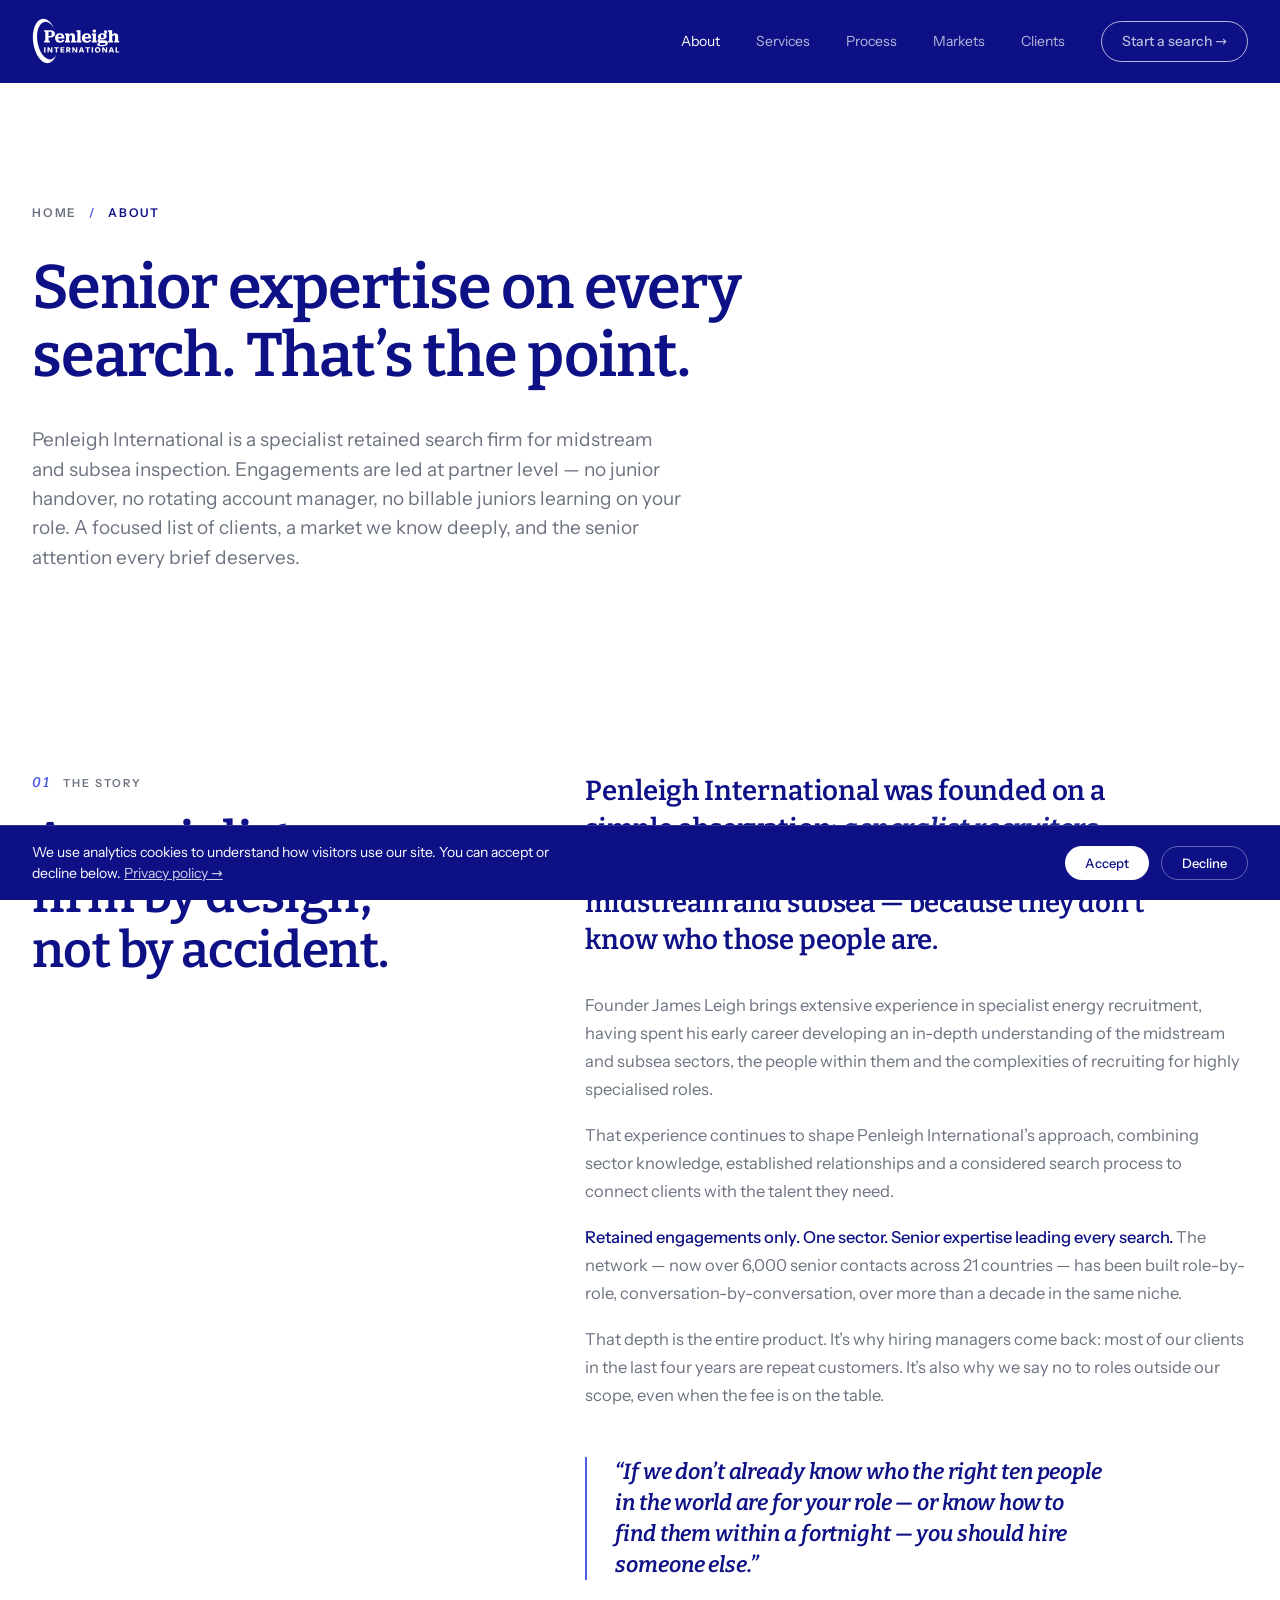
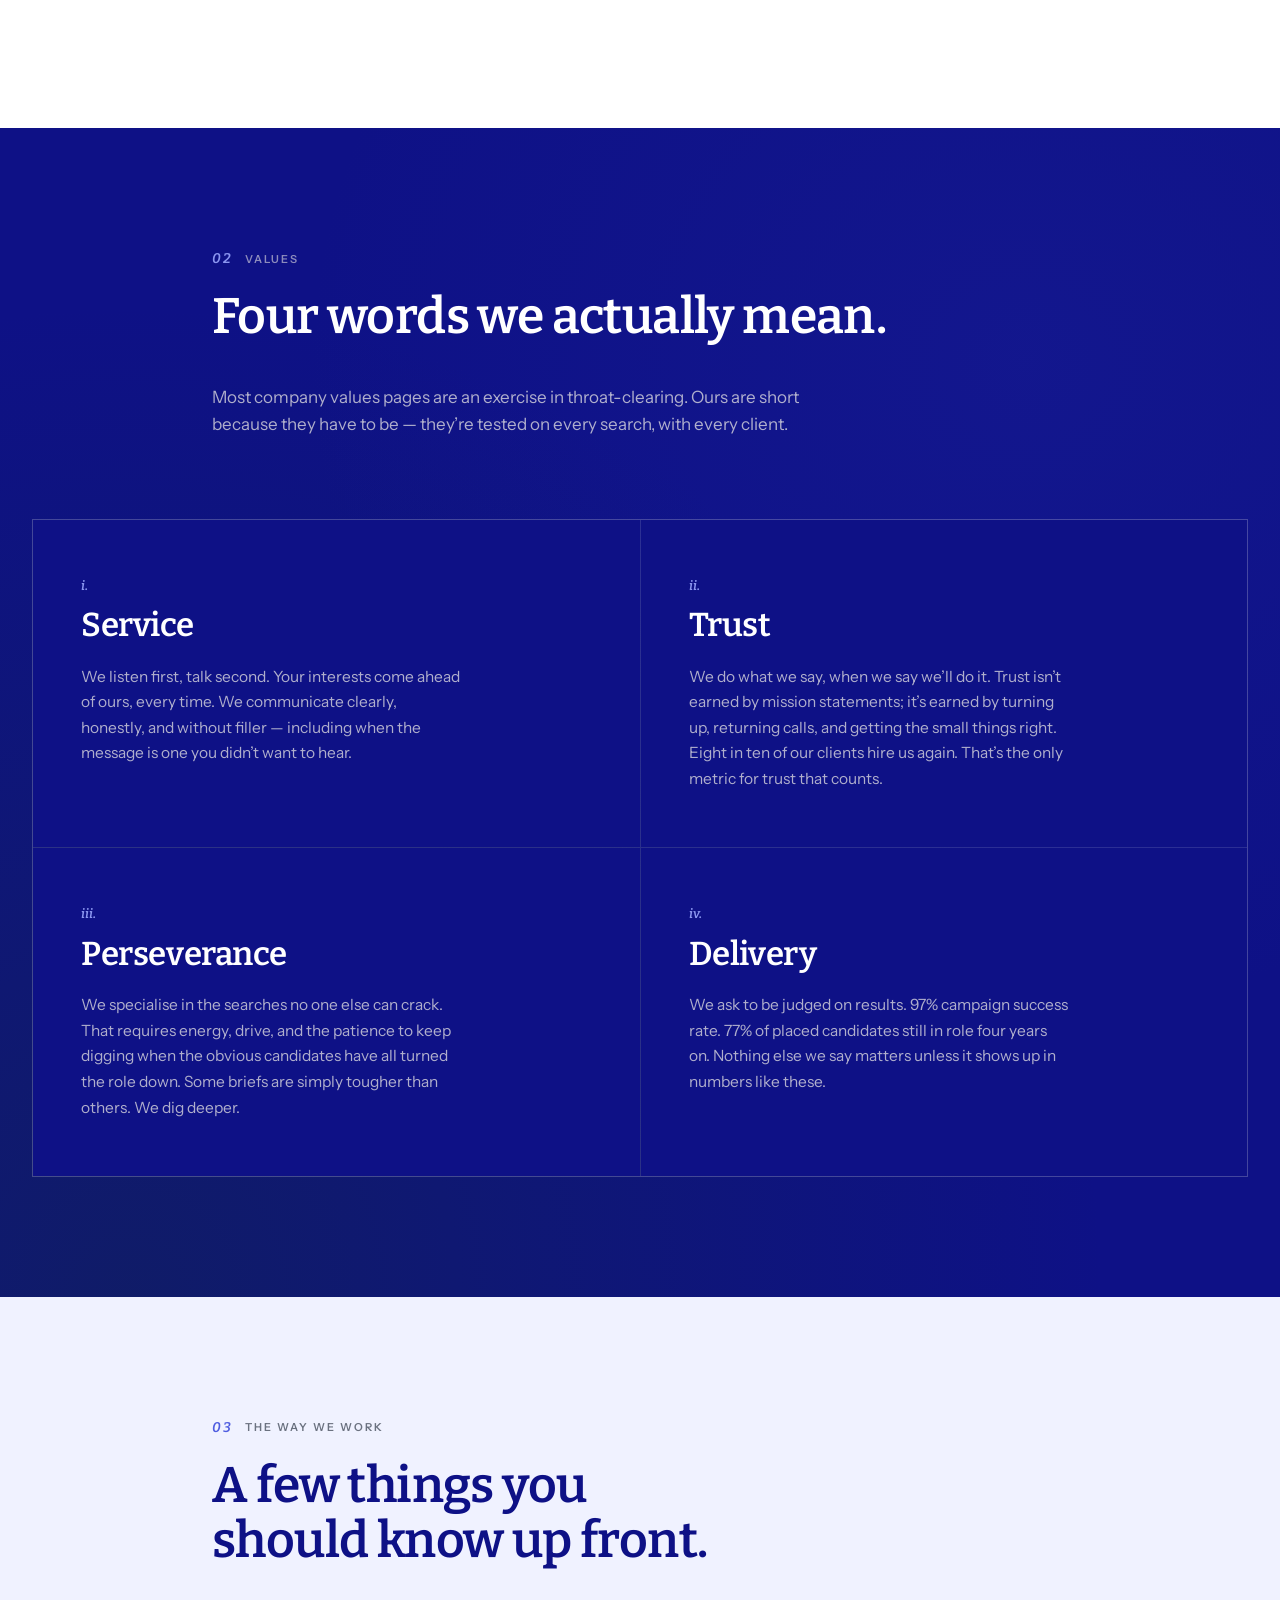
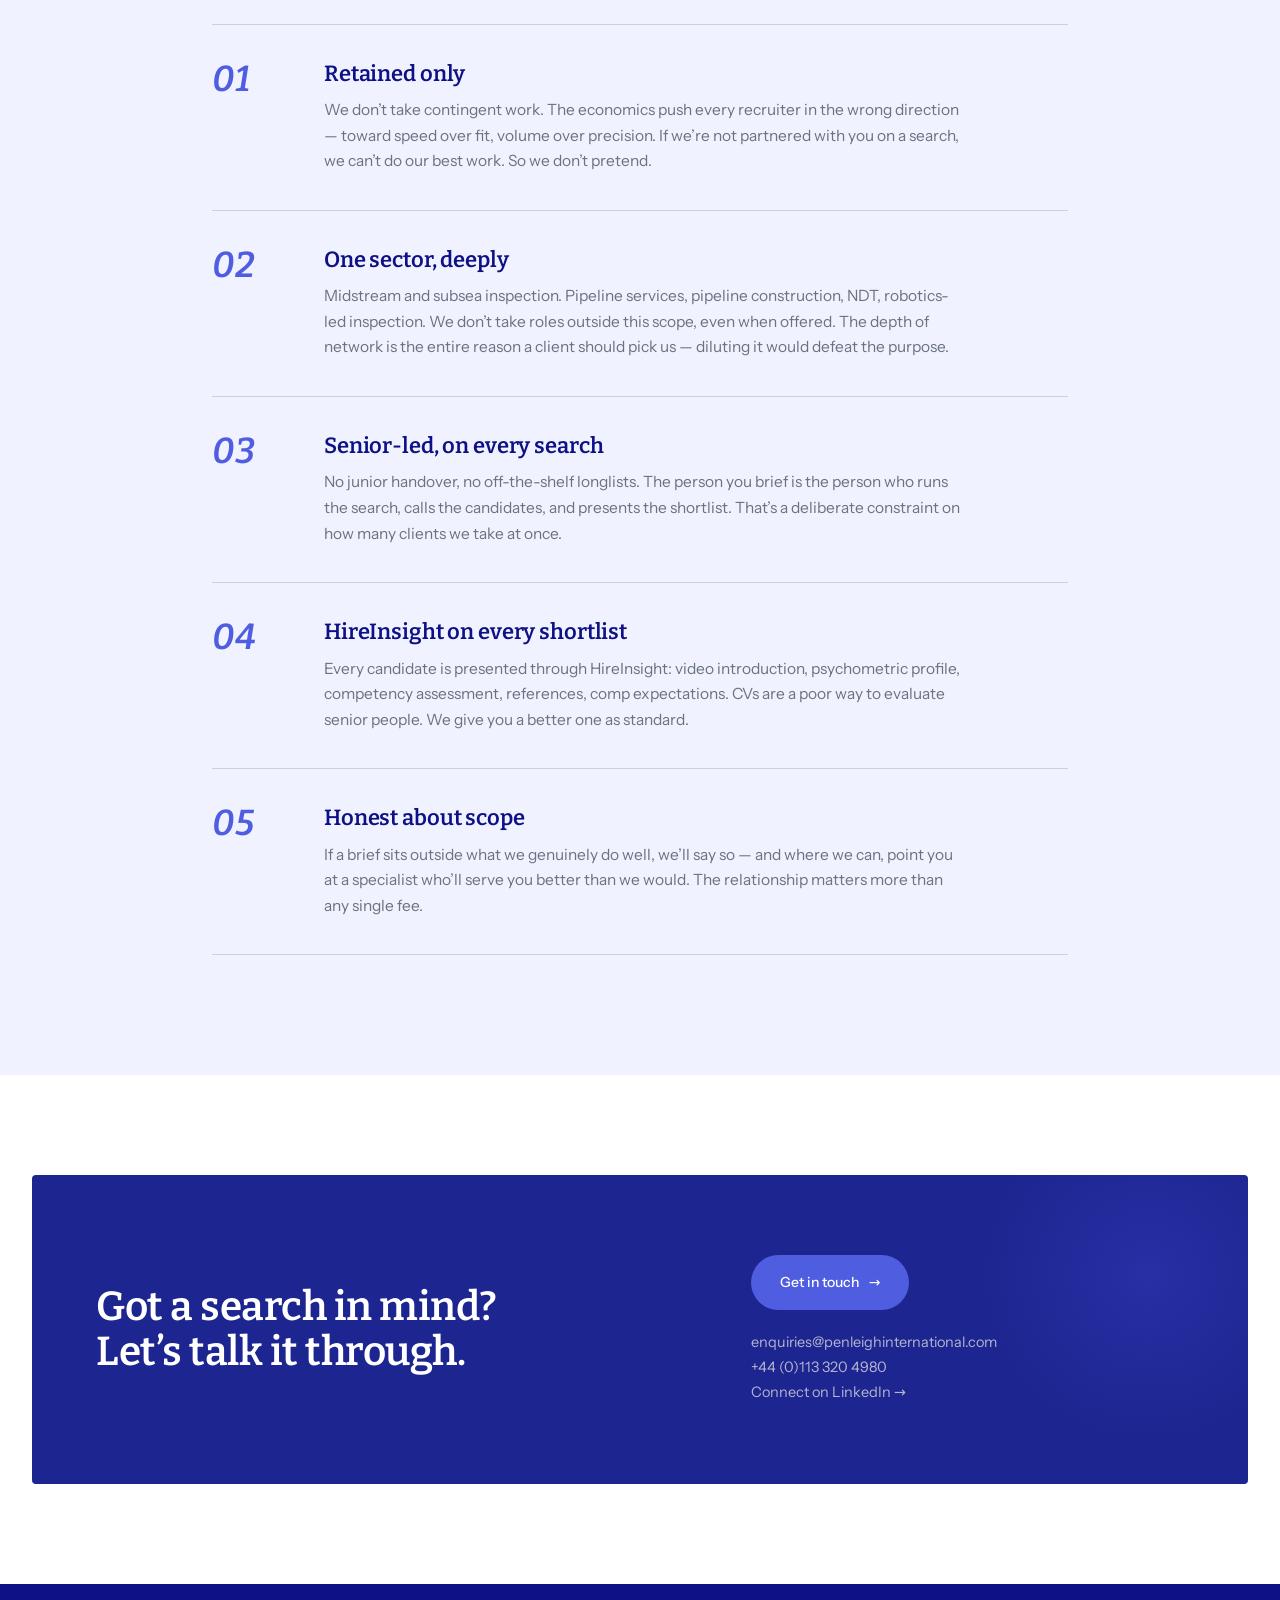
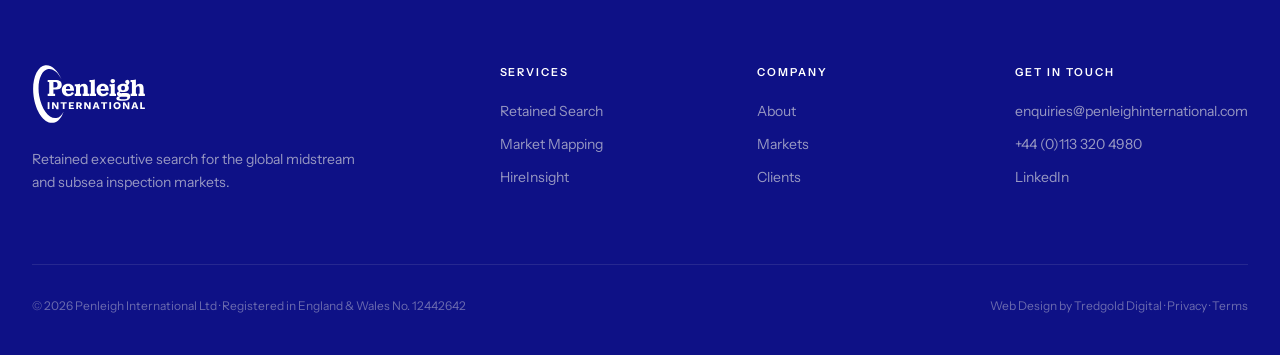
==== commit bb82cabf: "Update founder copy in About "The story" section Co-Authored-By: Claude Opus 5.5 <noreply@anthropic." ====
--- a/about.html
+++ b/about.html
@@ -533,8 +533,9 @@
       <div>
         <p class="lead-text">Penleigh International was founded on a simple observation: <em>generalist recruiters can&rsquo;t reach the senior people who matter</em> in midstream and subsea — because they don&rsquo;t know who those people are.</p>
         <div class="body-text">
-          <p>Founder James Leigh spent his early career inside specialist energy recruitment, watching the same pattern play out: critical roles handed to agencies running broad searches, contingent-style, with shortlists pulled from public sources and the same handful of LinkedIn-active candidates. The roles either filled badly or didn&rsquo;t fill at all.</p>
-          <p>Penleigh exists to do the opposite. <strong>Retained engagements only. One sector. Senior expertise leading every search.</strong> The network &mdash; now over 6,000 senior contacts across 21 countries &mdash; has been built role-by-role, conversation-by-conversation, over more than a decade in the same niche.</p>
+          <p>Founder James Leigh brings extensive experience in specialist energy recruitment, having spent his early career developing an in-depth understanding of the midstream and subsea sectors, the people within them and the complexities of recruiting for highly specialised roles.</p>
+          <p>That experience continues to shape Penleigh International&rsquo;s approach, combining sector knowledge, established relationships and a considered search process to connect clients with the talent they need.</p>
+          <p><strong>Retained engagements only. One sector. Senior expertise leading every search.</strong> The network &mdash; now over 6,000 senior contacts across 21 countries &mdash; has been built role-by-role, conversation-by-conversation, over more than a decade in the same niche.</p>
           <p>That depth is the entire product. It&rsquo;s why hiring managers come back: most of our clients in the last four years are repeat customers. It&rsquo;s also why we say no to roles outside our scope, even when the fee is on the table.</p>
         </div>
         <div class="pullquote">
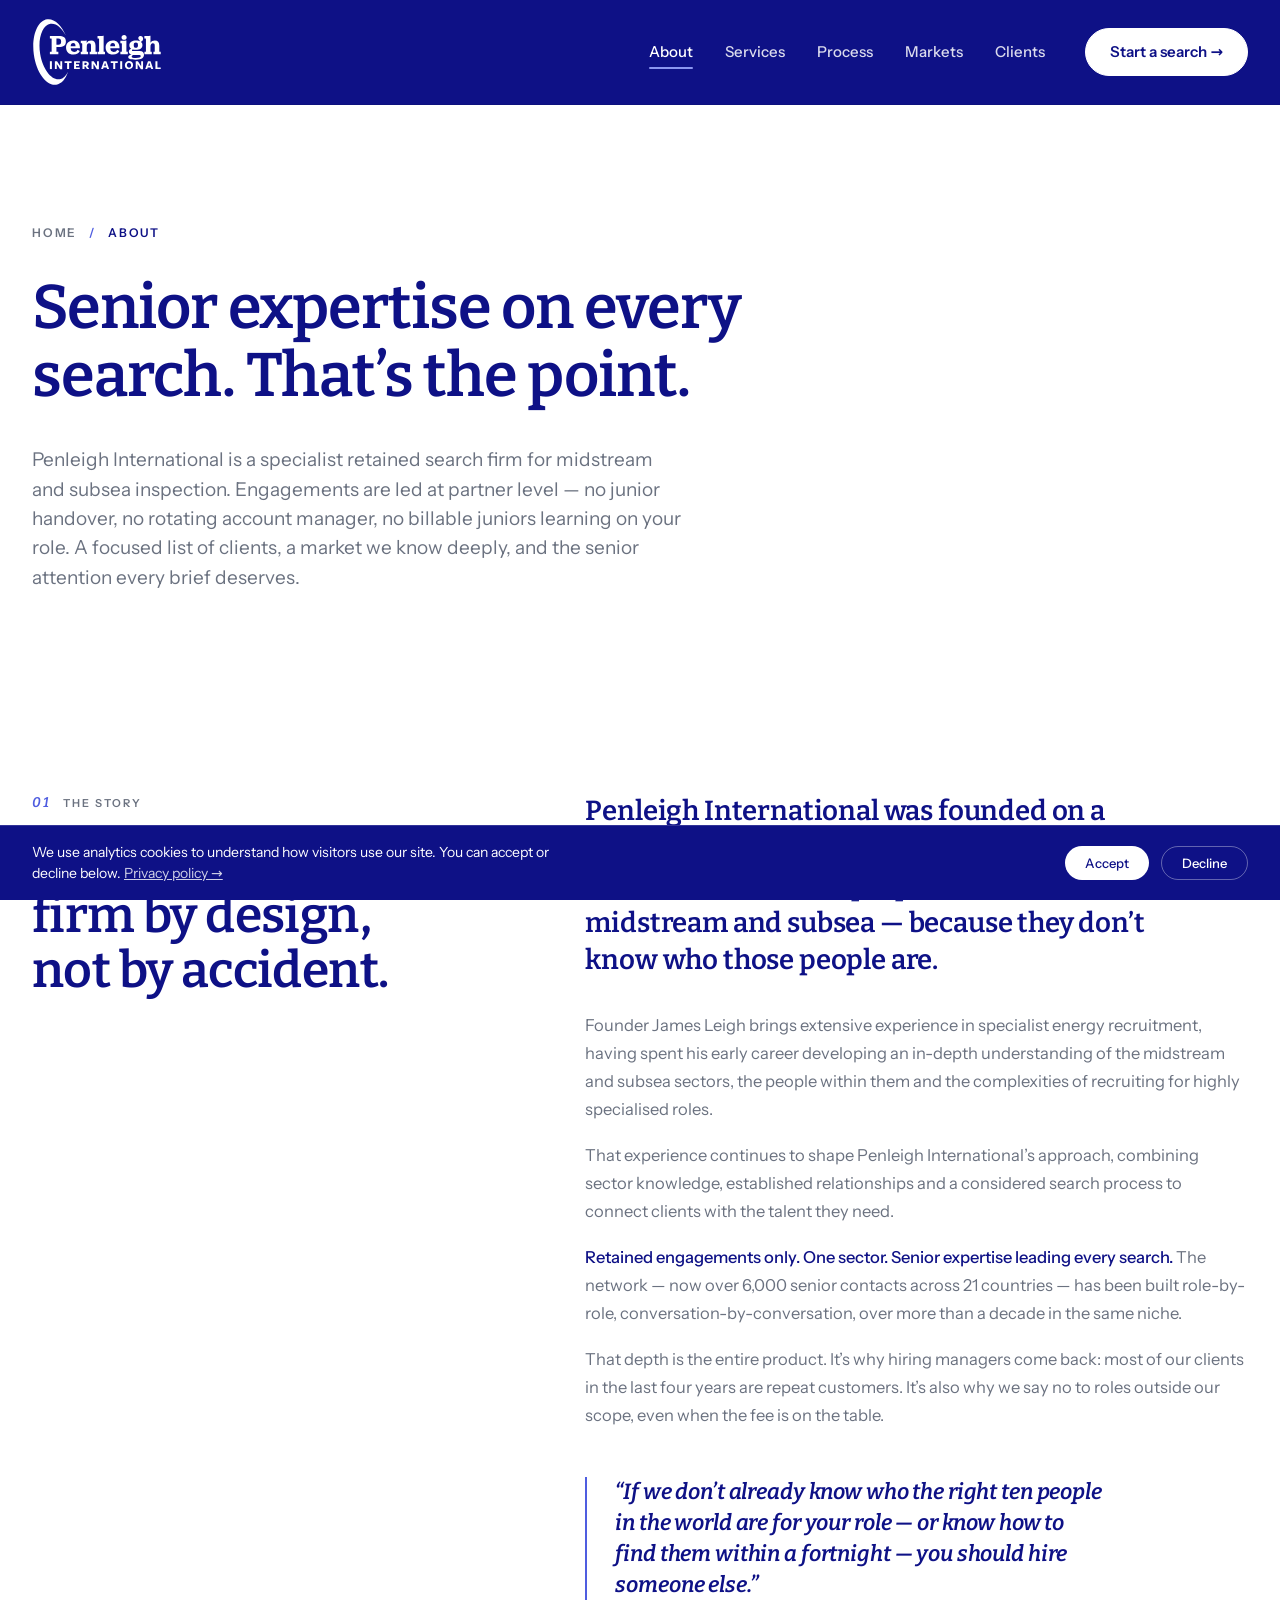
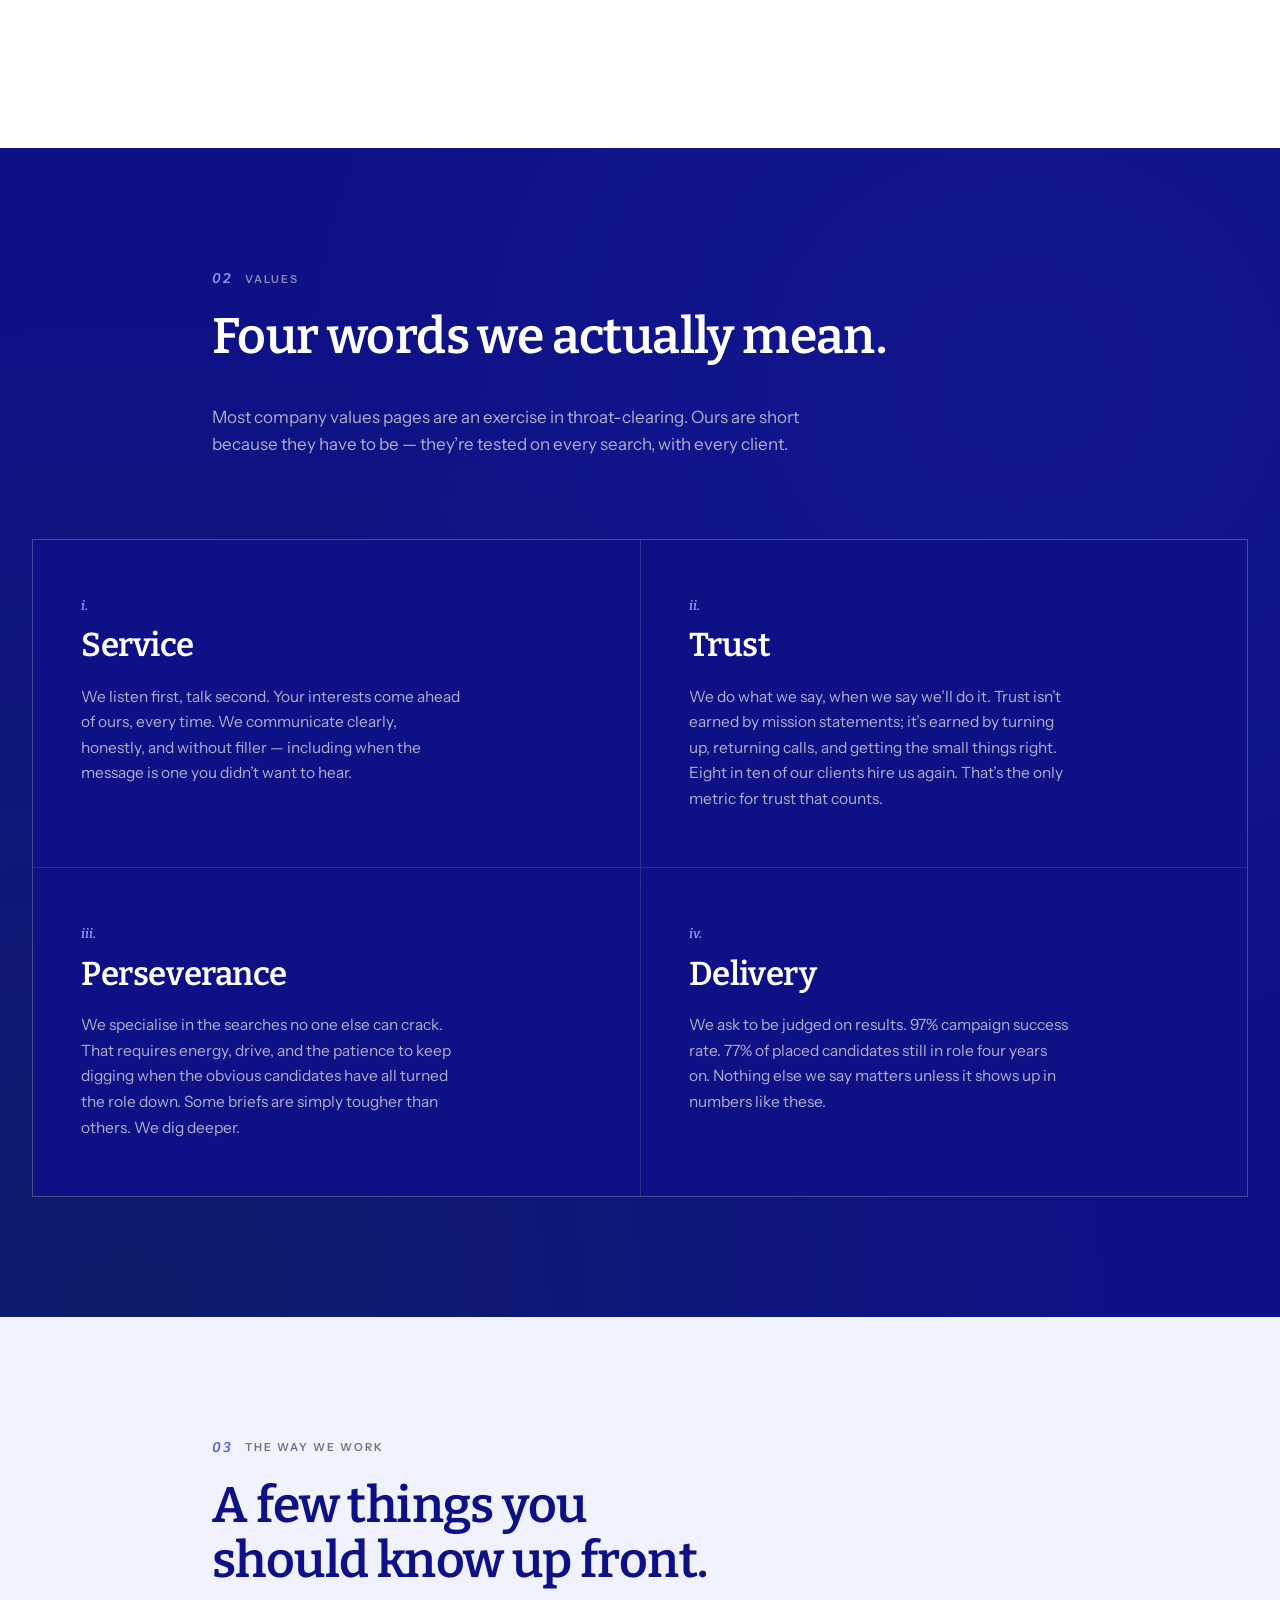
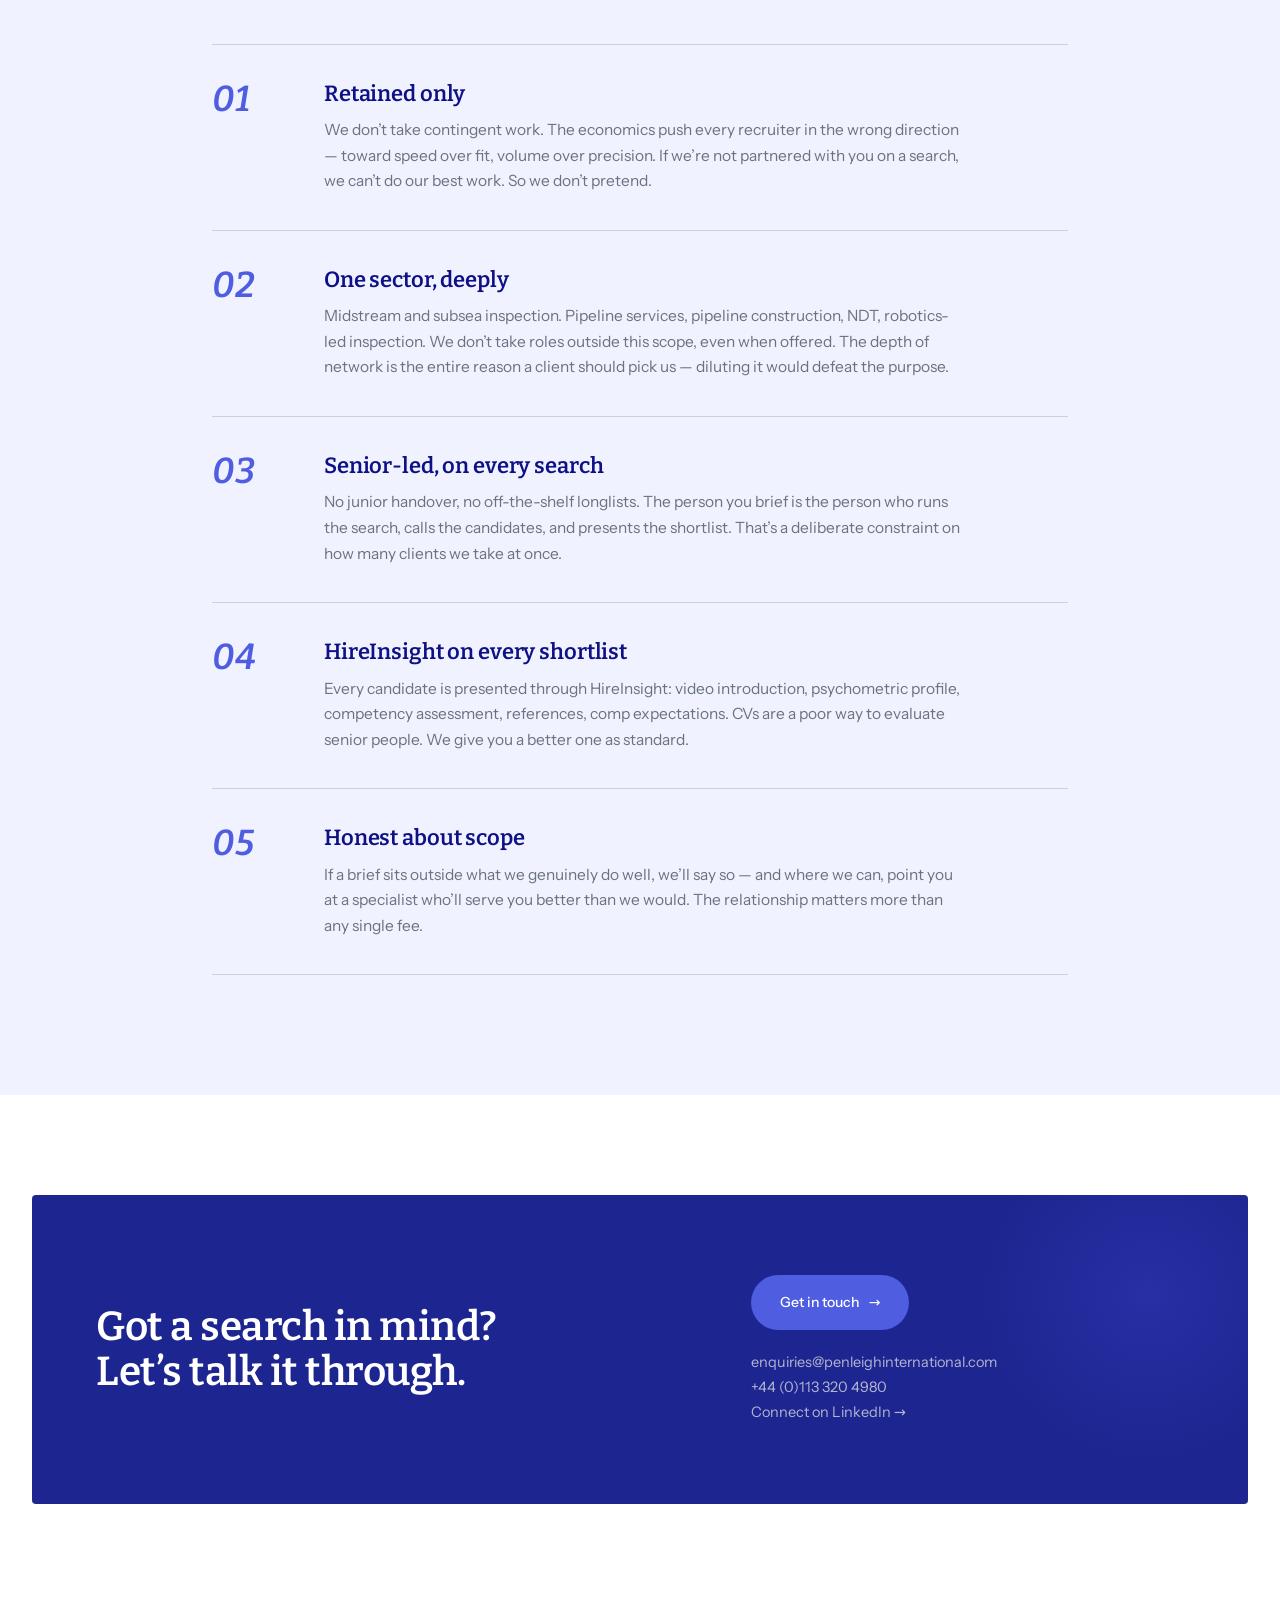
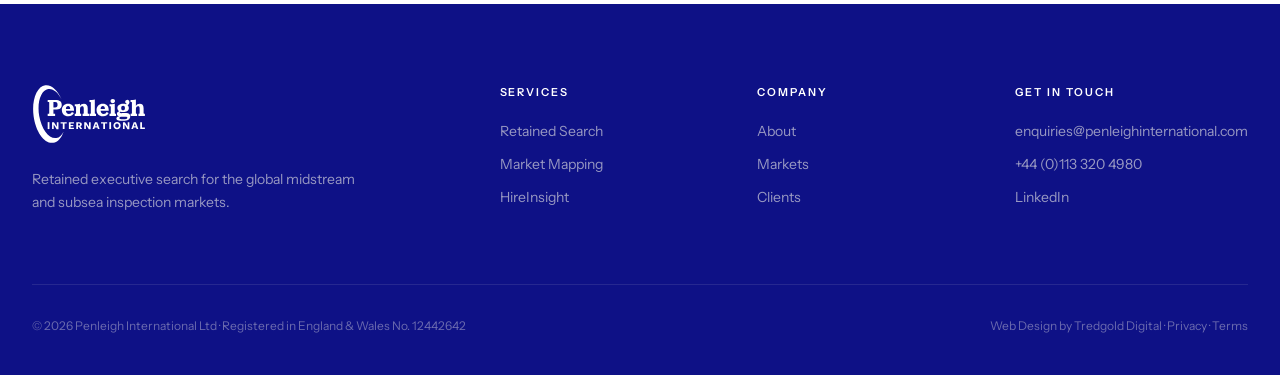
==== commit 67b9fb68: "Add pipelines hero image, taller nav and stronger nav styling - Homepage hero: pipelines photo as ba" ====
--- a/about.html
+++ b/about.html
@@ -47,7 +47,12 @@
     --rule: #1d2590;
     --amber: #4f5de0;         /* light blue accent — replaces amber */
     --amber-soft: #8b96f0;
-  }
+    --nav-h: 104px;           /* nav bar height (shrinks to 76px on scroll) */
+    --nav-logo-h: 68px;
+  }
+  @media (max-width: 720px) { :root { --nav-h: 76px; --nav-logo-h: 50px; } }
+  /* Keep in-page anchor targets clear of the fixed nav */
+  [id] { scroll-margin-top: calc(var(--nav-h) + 24px); }
   * { box-sizing: border-box; margin: 0; padding: 0; }
   html { scroll-behavior: smooth; }
   body {
@@ -68,26 +73,41 @@
   /* NAV */
   nav.top {
     position: fixed; top: 0; left: 0; right: 0; z-index: 100;
-    padding: 18px 0;
+    padding: 0;
     background: var(--ink);
     backdrop-filter: blur(12px);
     -webkit-backdrop-filter: blur(12px);
     border-bottom: 1px solid rgba(10, 13, 16, 0.08);
   }
-  nav.top .row { display: flex; align-items: center; justify-content: space-between; }
+  nav.top .row { display: flex; align-items: center; justify-content: space-between; height: var(--nav-h); transition: height 0.3s ease; }
   .nav-logo { display: flex; align-items: center; gap: 12px; }
-  .nav-logo img { height: 46px; width: auto; }
-  .nav-links { display: flex; gap: 36px; align-items: center; font-size: 14px; font-weight: 400; }
-  .nav-links a { color: var(--paper); opacity: 0.7; transition: opacity 0.2s; }
-  .nav-links a:hover, .nav-links a.active { opacity: 1; }
+  .nav-logo img { height: var(--nav-logo-h); width: auto; transition: height 0.3s ease; }
+  /* Compact state, toggled by the scroll listener in the nav script (desktop only) */
+  @media (min-width: 721px) { nav.top.scrolled { --nav-h: 76px; --nav-logo-h: 46px; } }
+  .nav-links { display: flex; gap: 32px; align-items: center; font-size: 15px; font-weight: 500; }
+  .nav-links a:not(.nav-cta) {
+    position: relative; padding: 6px 0;
+    color: rgba(255,255,255,0.85); transition: color 0.2s;
+  }
+  /* Underline slides in on hover; stays on the current page's link */
+  .nav-links a:not(.nav-cta)::after {
+    content: ''; position: absolute; left: 0; right: 0; bottom: 0; height: 2px;
+    background: var(--amber-soft); border-radius: 2px;
+    transform: scaleX(0); transform-origin: left; transition: transform 0.25s ease;
+  }
+  .nav-links a:not(.nav-cta):hover, .nav-links a.active:not(.nav-cta) { color: var(--paper); }
+  .nav-links a:not(.nav-cta):hover::after, .nav-links a.active:not(.nav-cta)::after { transform: scaleX(1); }
+  /* Primary CTA: the only solid white shape in the bar */
   .nav-cta {
+    margin-left: 8px;
+    background: var(--paper); color: var(--ink);
     border: 1px solid var(--paper);
-    padding: 9px 20px;
+    padding: 12px 24px;
     border-radius: 999px;
-    font-weight: 500;
-    transition: all 0.2s;
-  }
-  .nav-cta:hover { background: var(--ink); color: var(--paper); }
+    font-weight: 600;
+    transition: background 0.2s, color 0.2s, border-color 0.2s, transform 0.2s;
+  }
+  .nav-cta:hover { background: var(--amber); border-color: var(--amber); color: var(--paper); transform: translateY(-1px); }
   .nav-hamburger { display: none; }
   @media (max-width: 720px) {
     .nav-links { display: none; }
@@ -105,30 +125,33 @@
     .nav-hamburger.open span:nth-child(3) { transform: translateY(-7px) rotate(-45deg); }
     .nav-mobile-menu {
       display: none; flex-direction: column;
-      position: fixed; top: 65px; left: 0; right: 0; z-index: 99;
+      position: fixed; top: var(--nav-h); left: 0; right: 0; z-index: 99;
       background: var(--ink); border-top: 1px solid rgba(255,255,255,0.1);
       padding: 8px 24px 24px;
     }
     .nav-mobile-menu.open { display: flex; }
     .nav-mobile-menu a {
-      color: var(--paper); opacity: 0.7; padding: 14px 0;
-      font-size: 15px; font-weight: 400; text-decoration: none;
+      color: var(--paper); opacity: 0.85; padding: 14px 0;
+      font-size: 16px; font-weight: 500; text-decoration: none;
       border-bottom: 1px solid rgba(255,255,255,0.08);
       transition: opacity 0.2s;
     }
-    .nav-mobile-menu a:last-child { border-bottom: none; margin-top: 8px; }
+    .nav-mobile-menu a:last-child { border-bottom: none; margin-top: 20px; }
     .nav-mobile-menu a:hover { opacity: 1; }
     .nav-mobile-menu .nav-cta {
       display: block; text-align: center; opacity: 1;
-      border: none;
-      padding: 12px 20px; font-weight: 500;
+      margin-left: 0;
+      background: var(--paper); color: var(--ink);
+      border: 1px solid var(--paper);
+      padding: 14px 20px; font-weight: 600;
     }
+    .nav-mobile-menu .nav-cta:hover { background: var(--amber); border-color: var(--amber); color: var(--paper); }
   }
   /* PAGE HERO — portrait-led */
   .page-hero {
     background: var(--paper);
     color: var(--ink);
-    padding: 180px 0 100px;
+    padding: calc(var(--nav-h) + 96px) 0 100px;
     position: relative;
     overflow: hidden;
   }
@@ -696,6 +719,10 @@
 <script>
   const hamburger = document.querySelector('.nav-hamburger');
   const mobileMenu = document.querySelector('.nav-mobile-menu');
+  const navTop = document.querySelector('nav.top');
+  const onNavScroll = () => navTop.classList.toggle('scrolled', window.scrollY > 80);
+  onNavScroll();
+  window.addEventListener('scroll', onNavScroll, { passive: true });
   hamburger.addEventListener('click', () => {
     const open = mobileMenu.classList.toggle('open');
     hamburger.classList.toggle('open', open);
